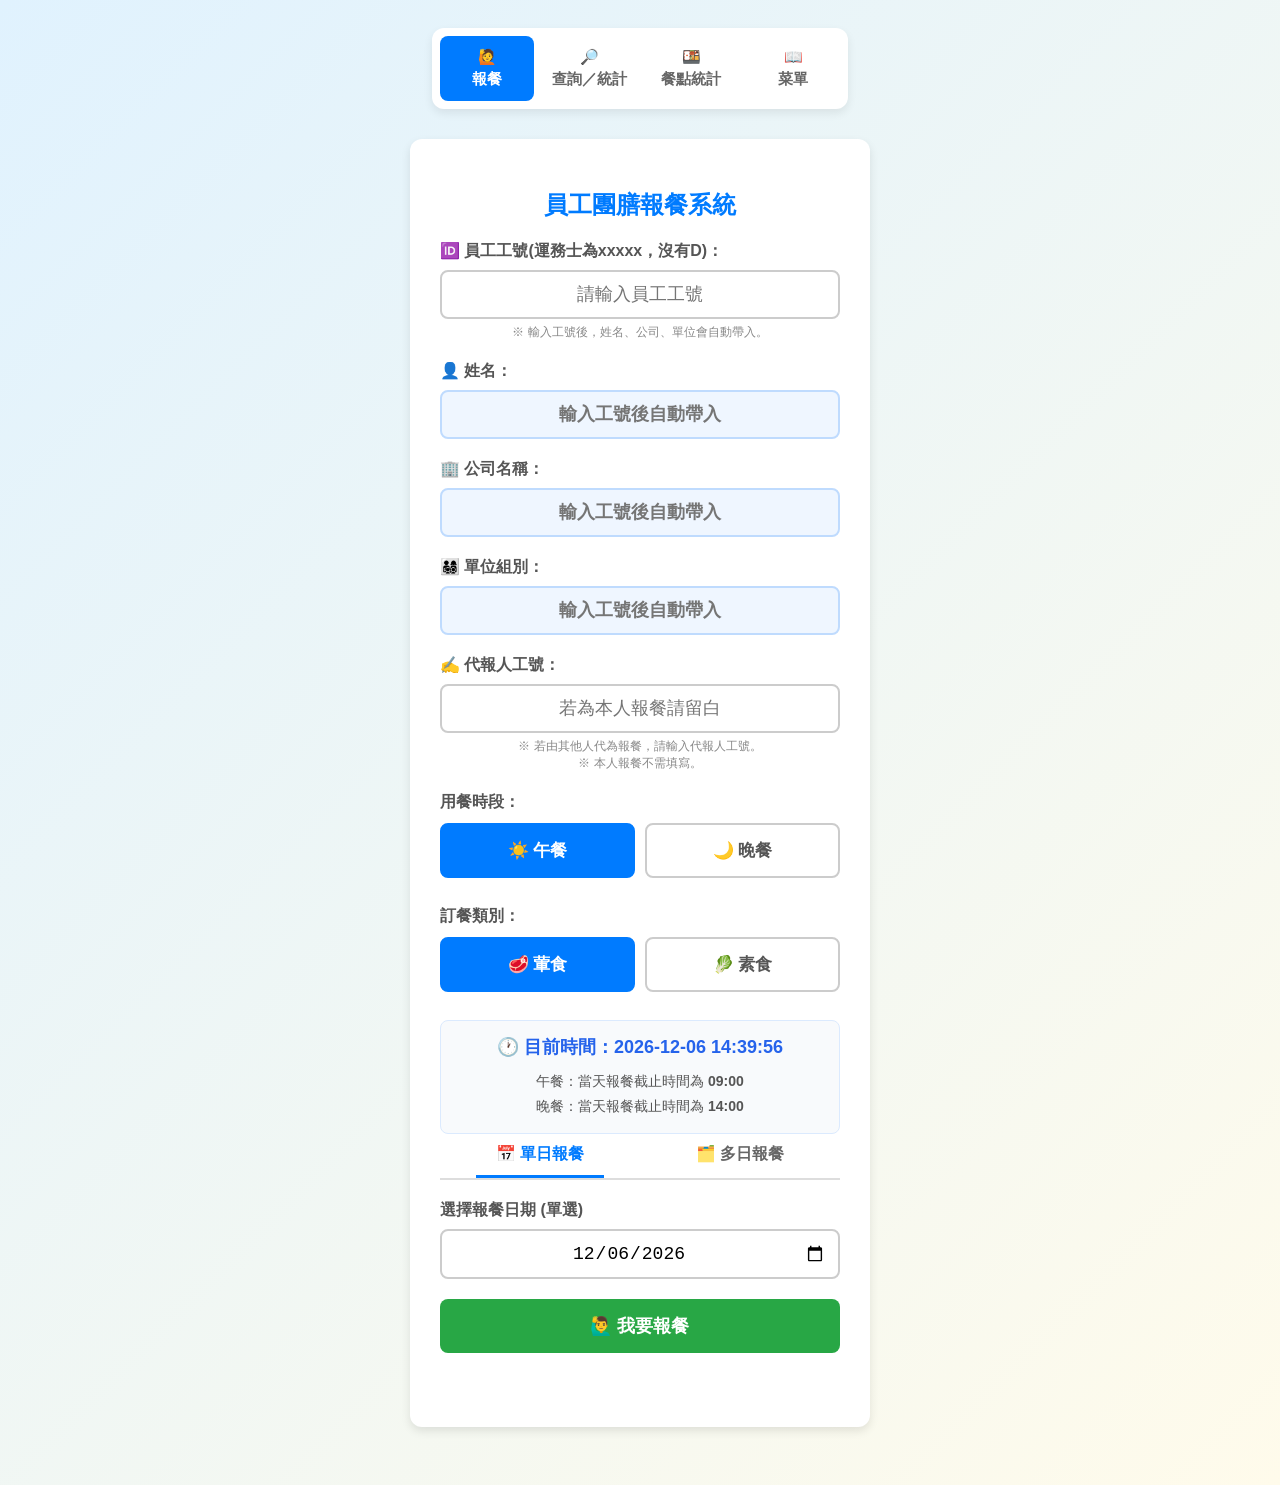
==== index.html @ 88173ddd "Update index.html" ====
<!DOCTYPE html>
<html lang="zh-Hant-TW">

<head>

    <meta charset="UTF-8">

    <meta name="viewport" content="width=device-width, initial-scale=1.0">

    <title>員工團膳報餐系統</title>

    <link rel="manifest" href="manifest.json">
    
    <meta name="apple-mobile-web-app-capable" content="yes">

    <meta name="apple-mobile-web-app-status-bar-style" content="black">

    <link rel="apple-touch-icon" href="icon-192.png">

    <link rel="stylesheet" href="style.css">

</head>


<body>

     <!-- 第一層主導覽 -->

    <nav class="system-nav">

        <button type="button" class="system-nav-btn active" onclick="switchSystemPage('order')" data-page="order">
            🙋
            <span>報餐</span>
        </button>

        <button type="button" class="system-nav-btn" onclick="switchSystemPage('query')" data-page="query">
            🔎
            <span>查詢／統計</span>
        </button>

        <button type="button"class="system-nav-btn" onclick="switchSystemPage('meal-stat')" data-page="meal-stat">
            🍱
            <span>餐點統計</span>
        </button>

        <button type="button" class="system-nav-btn" onclick="switchSystemPage('menu')" data-page="menu">
            📖
            <span>菜單</span>
        </button>

    </nav>


    <!--  系統頁面 -->

    <main class="system-pages">

        <section id="page-order" class="system-page active">    

            <!--  員工資料查詢視窗 -->
            
            <div id="loadingOverlay" class="loading-overlay">
            
                <div class="loading-box">
            
                    <div class="loading-spinner"></div>
            
                    <div id="loadingText" class="loading-text">
                        正在查詢員工資料...
                    </div>
            
                    <div class="loading-hint">
                        請稍候，查詢完成後會自動關閉
                    </div>
            
                </div>
            
            </div>
               
            <div class="card">
            
                <h2> 員工團膳報餐系統 </h2>
                
                <!-- 員工工號 -->
                
                <div class="input-group">
                
                    <label for="empIdInput">    
                        🆔 員工工號(運務士為xxxxx，沒有D)：    
                    </label>
                
                    <input type="text" id="empIdInput" class="input-field" autocomplete="off" autocapitalize="characters" placeholder="請輸入員工工號">
                
                    <div class="hint">    
                        ※ 輸入工號後，姓名、公司、單位會自動帶入。    
                    </div>
                
                </div>
                
                
                <!-- 員工姓名 -->
                
                <div class="input-group">
                
                    <label for="nameInput">
                        👤 姓名：    
                    </label>
                
                    <input type="text" id="nameInput" class="auto-field"  readonly placeholder="輸入工號後自動帶入">
                
                </div>
                    
                    <!-- 公司 -->
                    
                    <div class="input-group">
                    
                        <label for="companySelect">
                            🏢 公司名稱：
                        </label>
                    
                        <input type="text"  id="companySelect" class="auto-field" readonly placeholder="輸入工號後自動帶入">
                    
                    </div>
                    
                        <!-- 單位 -->
                        
                        <div class="input-group">
                        
                            <label for="unit">
                                👨‍👩‍👧‍👦 單位組別：
                            </label>
                        
                            <input type="text" id="unit" class="auto-field" readonly placeholder="輸入工號後自動帶入">
                    
                        </div>
                
                    <!-- 代報人工號 -->
                    
                    <div class="input-group">
                    
                        <label for="proxyEmpIdInput">
                            ✍️ 代報人工號：        
                        </label>
                    
                        <input  type="text" id="proxyEmpIdInput"  class="input-field"  autocomplete="off" autocapitalize="characters" placeholder="若為本人報餐請留白">
                    
                        <div class="hint">
                            ※ 若由其他人代為報餐，請輸入代報人工號。<br>
                            ※ 本人報餐不需填寫。
                        </div>
                    
                    </div>
                
                    <!-- 用餐時段 -->
                
                    <div class="input-group">
            
                        <label>
                            用餐時段：
                        </label>   
            
                        <div class="meal-options">
                
                
                            <label class="meal-option">
                
                                <input type="radio" name="mealTime" value="午餐" checked id="white">
                
                                <span>
                                    ☀️ 午餐
                                </span>
                
                            </label>    
                
                            <label class="meal-option">
                
                                <input type="radio" name="mealTime" value="晚餐" id="black">
                
                                <span>
                                    🌙 晚餐
                                </span>
                
                            </label>   
                
                        </div>
            
                    </div>    
                
                    <!-- 葷素 -->
                
                    <div class="input-group">
            
                        <label>
                            訂餐類別：
                        </label>
            
            
                        <div class="meal-options">
            
                            <label class="meal-option">
            
                                <input type="radio" name="category" value="葷食" checked>
            
                                <span>
                                    🥩 葷食
                                </span>
            
                            </label>
            
                            <label class="meal-option">
            
                                <input type="radio" name="category" value="素食">
            
                                <span>
                                    🥬 素食
                                </span>
            
                            </label>
            
                        </div>
            
                    </div>
                
                    <div id="single-time-info" class="single-time-info">
                    
                        <div id="current-time" class="current-time">
                            🕐 目前時間：讀取中...
                        </div>            
                    
                        <div class="meal-rule">            
                             午餐：當天報餐截止時間為
                            <strong>09:00</strong>            
                        </div>            
                    
                        <div class="meal-rule">            
                            晚餐：當天報餐截止時間為
                            <strong>14:00</strong>            
                        </div>
                    
                    </div>    
                
                    <!-- 分頁 -->
                
                    <div class="tabs">    
            
                        <button class="tab-btn active"  onclick="switchTab('single')" type="button">
                            📅 單日報餐
                        </button>
            
                        <button class="tab-btn" onclick="switchTab('multi')" type="button">
                            🗂️ 多日報餐
                        </button>
            
                    </div>  
                
                    <!-- 單日報餐 -->
                
                    <div id="tab-single" class="tab-content active">
            
                        <div class="input-group">
            
                            <label for="single-date">
                                選擇報餐日期 (單選)
                            </label>
            
                            <input type="date" id="single-date" class="input-field">
            
                        </div>
            
                    </div>
                    
                    <!-- 多日報餐 -->
            
                    <div id="tab-multi" class="tab-content">
            
            
                        <div class="input-group">
            
                            <label>
                                選擇報餐日期 (可多選)
                            </label>
                            
                            <div id="multi-date-list" class="date-checkbox-list">
                            </div>
            
                        </div>
                        
                    </div>    
                
                        <!-- 報餐按鈕 -->
                
                        <button class="btn btn-lunch" id="submitBtn" onclick="submitOrder()" type="button">    
                            🙋‍♂️ 我要報餐    
                        </button>
                
                        <!-- 狀態 -->
                
                        <div class="status" id="statusMsg"></div>   
            
            </div>
        </section>

        <!--  第一層：查詢／統計 -->
    
        <section id="page-query" class="system-page">
    
            <div class="card">
    
                <h2>
                    🔎 查詢／統計
                </h2>   
    
                <!-- 查詢條件 -->
    
                <div class="input-group">
    
                    <label for="queryEmployeeId">
                        🆔 員工工號
                    </label>
    
                    <input type="text" id="queryEmployeeId" class="input-field" placeholder="" autocomplete="off">
    
                </div>
    
    
                <div class="input-group">
    
                    <label for="queryCompany">
                        🏢 公司名稱
                    </label>
    
                    <input type="text" id="queryCompany" class="input-field query-company-locked" placeholder="" autocomplete="off" readonly>
    
                </div>

                <div class="input-group">
                    <label>
                        🍽️ 用餐時段
                    </label>
                    
                    <div class="query-meal-time-group" id="queryMealTimeGroup">
                    
                        <button type="button" class="query-meal-btn active" data-meal-time="全部" onclick="selectQueryMealTime('全部')">
                            全部
                        </button>
                    
                        <button type="button" class="query-meal-btn" data-meal-time="午餐" onclick="selectQueryMealTime('午餐')">
                            午餐
                        </button>
                    
                        <button type="button" class="query-meal-btn" data-meal-time="晚餐" onclick="selectQueryMealTime('晚餐')">
                            晚餐
                        </button>
                    
                    </div>
                    
                    <!-- 實際查詢值 -->
                    <input type="hidden" id="queryMealTime" value="全部">
                    
                </div>   
    
                <div class="input-group">
    
                    <label>
                        📅 日期區間
                    </label>
    
                    <div style=" display:flex;  gap:10px;">
    
                        <input type="date" id="queryStartDate" class="input-field">
    
                        <input type="date" id="queryEndDate" class="input-field">
    
                    </div>
    
                    <div class="hint">
                        ※ 僅能查詢今天至未來 30 天
                    </div>
    
                </div>    
    
                <!-- 查詢按鈕 -->
    
                <button type="button" class="btn btn-lunch" onclick="queryOrders()">
                    🔎 查詢報餐
                </button>
    
                <!-- 查詢結果 -->
    
                <div id="queryResult" class="query-result">
    
                    <div class="hint">
                        請設定查詢條件後按「查詢報餐」
                    </div>
    
                </div>
    
            </div>
    
        </section>
    
        <!-- =================================================
             第一層：餐點統計
        ================================================== -->
        
        <section id="page-meal-stat" class="system-page">
        
            <div class="card">
        
                <h2>
                    🍱 餐點統計
                </h2>        
        
                <!-- 統計查詢區 -->
        
                <div class="statistics-date-box">
        
                    <label for="statisticsDate">
                        📅 統計日期
                    </label>
        
                    <input type="date" id="statisticsDate">
        
                    <button type="button" onclick="getMealStatistics()" class="statistics-btn">
                        🔎 查詢
                    </button>
        
                </div>        
        
                <!-- 統計狀態 -->
        
                <div id="mealStatisticsStatus" class="status"></div>        
        
                <!-- 統計結果 -->
        
                <div id="mealStatisticsResult" class="meal-statistics-result"></div>
        
            </div>
        
        </section>    
    
        <section id="page-menu" class="system-page">
        
            <div class="card menu-card">
        
                <div id="menuCompany" class="menu-company">
                    載入中...
                </div>

                <h3>
                    本週菜單
                </h3>
        
                <div id="menuList" class="menu-list">
                    <div class="hint">
                        ⏳ 正在載入...
                    </div>
                </div>
        
                <div id="menuStatus" class="hint"></div>
        
            </div>
        
        </section>

    </main>
    
    <script src="script.js"></script>

</body>

</html>
---- style.css ----
body {

            font-family: Arial, sans-serif;

            background:
                linear-gradient(
                    135deg,
                    #E0F2FE 0%,
                    #FFFBEB 100%
                );

            text-align: center;

            padding: 20px;

            color: #333;

            transition:
                background 0.3s ease;

        }


        /* -------------------------------------------------
           卡片
        ------------------------------------------------- */

        .card {

            background: white;

            max-width: 400px;

            margin: 30px auto;

            padding: 30px;

            border-radius: 12px;

            box-shadow:
                0 4px 10px
                rgba(0,0,0,0.1);

        }


        h2 {

            color: #007bff;

            margin-bottom: 20px;

        }


        /* -------------------------------------------------
           輸入區
        ------------------------------------------------- */

        .input-group {

            margin: 20px 0;

            text-align: left;

        }
        
        .input-group label {

            display: block;

            font-weight: bold;

            margin-bottom: 8px;

            font-size: 16px;

            color: #555;

        }


        .input-field {

            display: block;

            width: 100%;

            padding: 12px;

            font-size: 18px;

            border:
                2px solid #ccc;

            border-radius: 8px;

            box-sizing: border-box;

            text-align: center;

        }

        .input-field:focus {

            border-color: #007bff;

            outline: none;

        }


        /* -------------------------------------------------
           按鈕
        ------------------------------------------------- */

        .btn {

            display: block;

            width: 100%;

            padding: 15px;

            margin: 15px 0;

            font-size: 18px;

            border: none;

            border-radius: 8px;

            cursor: pointer;

            transition: 0.2s;

            font-weight: bold;

        }


        .btn-lunch {

            background-color: #28a745;

            color: white;

        }


        .btn-lunch:hover {

            background-color: #218838;

        }


        .btn:disabled {

            background-color: #999;

            cursor: not-allowed;

        }


        /* -------------------------------------------------
           狀態訊息
        ------------------------------------------------- */

        .status {

            margin-top: 20px;

            font-weight: bold;

            font-size: 16px;

            line-height: 1.8;

            min-height: 24px;

            text-align: left;

            word-break: break-word;

        }


        .status-title {

            text-align: center;

            font-size: 18px;

            margin-bottom: 10px;

        }


        .result-success {

            color: #28a745;

        }


        .result-fail {

            color: #dc3545;

        }


        .hint {

            font-size: 12px;

            color: #888;

            text-align: center;

            margin-top: 5px;

        }


        /* -------------------------------------------------
           午餐 / 晚餐
        ------------------------------------------------- */

        .meal-options {

            display: flex;

            gap: 10px;

            margin-top: 10px;

        }


        .meal-option {

            flex: 1;

            cursor: pointer;

        }


        .meal-option input {

            display: none;

        }


        .meal-option span {

            display: block;

            padding: 14px 10px;

            text-align: center;

            border:
                2px solid #ccc;

            border-radius: 8px;

            background-color: #fff;

            font-size: 17px;

            font-weight: bold;

            transition: 0.2s;

        }


        .meal-option input:checked + span {

            background-color: #007bff;

            color: white;

            border-color: #007bff;

        }


        /* -------------------------------------------------
           分頁
        ------------------------------------------------- */

        .tabs {

            display: flex;

            justify-content: space-around;

            margin-bottom: 20px;

            border-bottom:
                2px solid #ddd;

        }


        .tab-btn {

            background: none;

            border: none;

            padding: 10px 20px;

            font-size: 16px;

            font-weight: bold;

            cursor: pointer;

            color: #666;

            border-bottom:
                3px solid transparent;

            transition: 0.2s;

        }


        .tab-btn.active {

            color: #007bff;

            border-bottom-color:
                #007bff;

        }


        .tab-content {

            display: none;

        }


        .tab-content.active {

            display: block;

        }


        /* -------------------------------------------------
           多日日期
        ------------------------------------------------- */

        .date-checkbox-list {

            display: grid;

            grid-template-columns:
                repeat(1, 1fr);

            gap: 10px;

            max-height: 250px;

            overflow-y: auto;

            border:
                2px solid #ccc;

            border-radius: 8px;

            padding: 10px;

            background: #fafafa;

        }


        .date-item {

            display: flex;

            align-items: center;

            padding: 8px;

            background: white;

            border:
                1px solid #ddd;

            border-radius: 6px;

            cursor: pointer;

        }


        .date-item:hover {

            background: #f0f8ff;

        }


        .date-item input {

            margin-right: 8px;

            transform: scale(1.2);

        }


        /* -------------------------------------------------
           午餐背景
        ------------------------------------------------- */

        body.white-mode {

            background:
                linear-gradient(
                    135deg,
                    #E0F2FE 0%,
                    #FFFBEB 100%
                );

        }


        /* -------------------------------------------------
           晚餐背景
        ------------------------------------------------- */

        body.dark-mode {

            background:
                linear-gradient(
                    135deg,
                    #0F172A 0%,
                    #1E1B4B 100%
                );

        }


        body.dark-mode .card {

            background: #f8fafc;

        }

    /* =================================================
       員工資料查詢視窗
    ================================================= */
    
    .loading-overlay {
    
        display: none;
    
        position: fixed;
    
        top: 0;
        left: 0;
        right: 0;
        bottom: 0;
    
        background: rgba(0, 0, 0, 0.55);
    
        z-index: 99999;
    
        justify-content: center;
    
        align-items: center;
    
    }
    
    
    .loading-box {
    
        width: 280px;
    
        padding: 30px 20px;
    
        background: white;
    
        border-radius: 15px;
    
        text-align: center;
    
        box-shadow:
            0 5px 25px
            rgba(0, 0, 0, 0.3);
    
    }
    
    
    .loading-spinner {
    
        width: 45px;
    
        height: 45px;
    
        margin: 0 auto 20px;
    
        border:
            5px solid #e5e7eb;
    
        border-top-color:
            #007bff;
    
        border-radius: 50%;
    
        animation:
            loading-spin 0.8s linear infinite;
    
    }
    
    
    .loading-text {
    
        font-size: 18px;
    
        font-weight: bold;
    
        color: #333;
    
    }
    
    
    .loading-hint {
    
        margin-top: 10px;
    
        font-size: 14px;
    
        color: #888;
    
    }
    
    
    @keyframes loading-spin {
    
        from {
            transform: rotate(0deg);
        }
    
        to {
            transform: rotate(360deg);
        }
    
    }

    /* -------------------------------------------------
       系統自動帶入欄位
    ------------------------------------------------- */
    
    .auto-field {
    
        display: block;
    
        width: 100%;
    
        padding: 12px;
    
        font-size: 18px;
    
        border:
            2px solid #bfdbfe;
    
        border-radius: 8px;
    
        box-sizing: border-box;
    
        text-align: center;
    
        background-color: #eff6ff;
    
        color: #374151;
    
        font-weight: bold;
    
        cursor: not-allowed;
    
    }

        /* -------------------------------------------------
           單日報餐時間資訊
        ------------------------------------------------- */

        .single-time-info {
        
            margin-top: 12px;
        
            padding: 14px;
        
            background-color: #f8fafc;
        
            border:
                1px solid #dbeafe;
        
            border-radius: 8px;
        
            text-align: center;
        
        }
        
        
        /* 目前時間 */
        
        .current-time {
        
            font-size: 18px;
        
            font-weight: bold;
        
            color: #2563eb;
        
            margin-bottom: 10px;
        
        }
        
        
        /* 報餐規則 */
        
        .meal-rule {
        
            font-size: 14px;
        
            color: #555;
        
            line-height: 1.8;
        
        }

        /* =================================================
           系統第一層頁面
        ================================================= */
        
        .system-page {
            display: none;
        }
        
        .system-page.active {
            display: block;
        }

        /* =================================================
           系統第一層主導覽
        ================================================= */
        
        .system-nav {
        
            max-width: 400px;
        
            margin: 0 auto 20px auto;
        
            display: grid;
        
            grid-template-columns:
                repeat(4, 1fr);
        
            gap: 8px;
        
            background: white;
        
            padding: 8px;
        
            border-radius: 12px;
        
            box-shadow:
                0 4px 10px
                rgba(0,0,0,0.08);
        
        }
        
        
        .system-nav-btn {
        
            border: none;
        
            background: transparent;
        
            padding: 12px 6px;
        
            border-radius: 8px;
        
            cursor: pointer;
        
            font-size: 15px;
        
            font-weight: bold;
        
            color: #666;
        
            transition: 0.2s;
        
        }
        
        
        .system-nav-btn span {
        
            display: block;
        
            margin-top: 4px;
        
        }
        
        
        .system-nav-btn:hover {
        
            background: #f0f8ff;
        
            color: #007bff;
        
        }
        
        
        .system-nav-btn.active {
        
            background: #007bff;
        
            color: white;
        
        }
        
        
        /* -------------------------------------------------
           手機版
        ------------------------------------------------- */
        
        @media (max-width: 500px) {
        
            .system-nav-btn {
        
                font-size: 13px;
        
                padding: 10px 3px;
        
            }
        
        }

        /* =================================================
           查詢日期區間
           手機版防止日期欄位突出
        ================================================= */
        
        #page-query input[type="date"] {
            min-width: 0;
            width: 100%;
        }
        
        #page-query .input-group > div[style*="display:flex"] {
            width: 100%;
            box-sizing: border-box;
        }
        
        @media (max-width: 600px) {
        
            #page-query .input-group > div[style*="display:flex"] {
                gap: 6px !important;
            }
        
            #page-query input[type="date"] {
                min-width: 0;
                width: 0;
                flex: 1 1 0;
                box-sizing: border-box;
        
                /* 手機版日期文字縮小 */
                font-size: 15px;
                padding: 10px 6px;
            }
        
        }

        /* =================================================
           查詢結果表格
        ================================================= */
        
        .query-result {
            width: 100%;
            max-width: 1400px;
            margin: 20px auto;
        }
        
        .query-table-wrapper {
        
            width: 100%;
        
            overflow-x: auto;
        
            margin-top: 20px;
        
            border:
                1px solid #ddd;
        
            border-radius: 10px;
        
            background: white;
        
        }
        
        
        .query-table {
        
            width: 100%;
        
            min-width: 1050px;
        
            border-collapse: collapse;
        
            font-size: 14px;
        
        }
        
        
        .query-table th {
        
            background: #007bff;
        
            color: white;
        
            padding: 12px 10px;
        
            border:
                1px solid #ddd;
        
            white-space: nowrap;
        
            text-align: center;
        
        }
        
        
        .query-table td {
        
            padding: 11px 10px;
        
            border:
                1px solid #ddd;
        
            white-space: nowrap;
        
            text-align: center;
        
        }
        
        
        .query-table tbody tr:nth-child(even) {
        
            background:
                #f8fafc;
        
        }
        
        
        .query-table tbody tr:hover {
        
            background:
                #eff6ff;
        
        }
        
        
        /* =================================================
           電腦版
        ================================================= */
        
        @media (min-width: 769px) {
        
            .query-result {
        
                width: 100%;
        
                max-width: 1400px;
        
                padding:
                    0 20px;
        
                box-sizing: border-box;
        
            }
        
        }
        
        
        /* =================================================
           手機版
        ================================================= */
        
        @media (max-width: 768px) {
        
            .query-result {
        
                width: 100%;
        
                padding:
                    0 10px;
        
                box-sizing: border-box;
        
            }
        
            .query-table-wrapper {
        
                border-radius: 8px;
        
            }
        
            .query-table {
        
                min-width: 1050px;
        
                font-size: 13px;
        
            }
        
        }

        
        
        /* =========================================
           可取消按鈕
        ========================================= */
        
        .cancel-order-btn {
        
            background: #dc3545;
        
            color: #ffffff;
        
            border: none;
        
            border-radius: 8px;
        
            padding: 7px 14px;
        
            font-size: 14px;
        
            font-weight: 600;
        
            cursor: pointer;
        
            transition: all 0.2s ease;
        
        }
        
        
        /* 滑過去 */
        
        .cancel-order-btn:hover {
        
            background: #c82333;
        
            transform: translateY(-1px);
        
        }
        
        
        /* 按下去 */
        
        .cancel-order-btn:active {
        
            background: #a71d2a;
        
            transform: translateY(0);
        
        }
        
        
        /* =========================================
           不可取消
        ========================================= */
        
        .status-disabled {
        
            color: #888888;
        
            background: #eeeeee;
        
            border-radius: 8px;
        
            padding: 7px 14px;
        
            font-size: 14px;
        
            cursor: not-allowed;
        
            display: inline-block;
        
        }

        /* =================================================
           查詢頁面：授權公司鎖定欄位
        ================================================= */
        
        .query-company-locked {
            background-color: #eff6ff !important;
            border-color: #bfdbfe !important;
            color: #374151;
            font-weight: bold;
            cursor: not-allowed !important;
        }
        
        .query-company-locked:hover {
            cursor: not-allowed !important;
        }     

        
        .menu-card {
            width: 100%;
            max-width: 1400px;
            margin: 0 auto;
        }
        
        .menu-company {
            text-align: center;
            font-size: 28px;
            font-weight: 700;
            color: #555;
            margin: 8px 0 22px;
        }
        
        
        /* =================================================
           表格
        ================================================= */
        
        .menu-list {
            width: 100%;
        
            overflow-x: auto;
        
            padding: 5px 2px 15px;
        }
        
        
        /* =================================================
           菜單頁面
        ================================================= */
        
        .menu-card {
            width: 100%;
            max-width: 1400px;
            margin: 0 auto;
            box-sizing: border-box;
        }
        
        .menu-company {
            text-align: center;
            font-size: 20px;
            font-weight: 700;
            color: #555;
            margin: 8px 0 22px;
        }
        
        
        /* =================================================
           七天菜單列表
        ================================================= */
        
        .menu-list {
            width: 100%;
            overflow-x: auto;
            padding: 5px 2px 15px;
            box-sizing: border-box;
        }


        /* =================================================
           七天菜單表格
        ================================================= */
        
        .menu-table {
            width: 100%;
        
            /*
               左側餐點欄 + 星期一～星期日
               固定表格配置，避免某一天被內容撐寬
            */
            table-layout: fixed;
        
            /*
               手機仍保留最小寬度，
               避免七天全部擠在一起
            */
            min-width: 850px;
        
            border-collapse: separate;
            border-spacing: 0;
        
            background: #ffffff;
        
            border-radius: 16px;
            overflow: hidden;
        
            box-shadow:
                0 4px 15px rgba(0, 0, 0, 0.08);
        
            border: 1px solid #e8e8e8;
        }
        
        
        /* =================================================
           所有儲存格
        ================================================= */
        
        .menu-table th,
        .menu-table td {
            padding: 13px 10px;
        
            text-align: center;
            vertical-align: middle;
        
            border-right:
                1px solid #eeeeee;
        
            border-bottom:
                1px solid #eeeeee;
        
            box-sizing: border-box;
        
            /*
               文字太長時自動換行
               不允許內容把欄位撐寬
            */
            overflow-wrap: anywhere;
            word-break: break-word;
        }


        /* =================================================
           左側「餐點」分類欄
        ================================================= */
        
        .menu-category-column {
            width: 100px;
            min-width: 100px;
            max-width: 100px;
        
            background:
                linear-gradient(
                    135deg,
                    #fff5f5,
                    #ffe8e8
                );
        
            color: #d85c5c;
            font-weight: 800;
        
            position: sticky;
            left: 0;
            z-index: 3;
        }
        
        
        /* =================================================
           日期標題
        ================================================= */
        
        .menu-table thead th {
            background:
                linear-gradient(
                    135deg,
                    #ff9a9e,
                    #fad0c4
                );
        
            color: #ffffff;
            font-weight: 700;
        
            height: 65px;
        
            /* 手機上下滑時固定第一列 */
            position: sticky;
            top: 0;
        
            /* 確保表頭蓋住下面內容 */
            z-index: 5;
        }
        
        
        /* =================================================
           左上角「餐點」
        ================================================= */
        
        .menu-table thead th:first-child {
            width: 100px;
            min-width: 100px;
            max-width: 100px;
        
            background:
                linear-gradient(
                    135deg,
                    #f47b82,
                    #f5a6a9
                );
        
            /* 同時固定左邊 + 上方 */
            position: sticky;
            left: 0;
            top: 0;
        
            /* 左上角層級最高 */
            z-index: 7;
        }

        
        
        /* =================================================
           星期一～星期日
           7 欄平均分配
        ================================================= */
        
        .menu-table thead th:not(:first-child),
        .menu-table tbody td:not(.menu-row-category) {
            width: calc((100% - 100px) / 7);
        }
        
        
        /* =================================================
           日期
        ================================================= */
        
        .menu-table-date {
            font-size: 16px;
            font-weight: 800;
        }
        
        
        /* =================================================
           星期
        ================================================= */
        
        .menu-table-week {
            margin-top: 4px;
            font-size: 13px;
            opacity: 0.95;
        }
        
        
        /* =================================================
           菜色內容
        ================================================= */
        
        .menu-table td {
            color: #444;
            font-size: 15px;
            line-height: 1.5;
            background: #ffffff;
        }
        
        
        /* =================================================
           滑鼠移過去
        ================================================= */
        
        .menu-table tbody tr:hover td {
            background: #fffafa;
        }
        
        
        /* =================================================
           左側分類名稱
        ================================================= */
        
        .menu-row-category {
            width: 100px;
            min-width: 100px;
            max-width: 100px;
        
            font-size: 14px;
            font-weight: 800;
        
            color: #d85c5c;
            background: #fff7f7 !important;
        
            position: sticky;
            left: 0;
            z-index: 2;
        }
        
        
        /* =================================================
           菜名
        ================================================= */
        
        .menu-food-name {
            font-weight: 600;
            color: #333;
        
            word-break: break-word;
            overflow-wrap: anywhere;
        }
        
        
        /* =================================================
           沒有菜色
        ================================================= */
        
        .menu-food-empty {
            color: #aaa;
            font-weight: 400;
        }
        
        
        /* =================================================
           沒有菜單
        ================================================= */
        
        .menu-empty {
            padding: 20px;
        
            text-align: center;
        
            color: #999999;
        }
        
        
        /* =================================================
           菜單狀態
        ================================================= */
        
        #menuStatus {
            margin-top: 15px;
            text-align: center;
        }
        
        
        /* =================================================
           手機版
        ================================================= */
        
        @media (max-width: 700px) {
        
            .menu-table {
                /*
                   850px = 左側 100px
                         + 7 × 約107px
                */
                min-width: 850px;
            }
        
            .menu-table th,
            .menu-table td {
                padding: 11px 8px;
            }
        
            .menu-category-column,
            .menu-table thead th:first-child,
            .menu-row-category {
                width: 85px;
                min-width: 85px;
                max-width: 85px;
            }
        
            .menu-table thead th:not(:first-child),
            .menu-table tbody td:not(.menu-row-category) {
                width: calc((100% - 85px) / 7);
            }
        
        }
        
        /* =================================================
           手機版固定最左邊欄位
           ================================================= */
        
        @media (max-width: 700px) {
        
            /* 菜單橫向滑動區 */
            .menu-list {
                width: 100%;
                overflow-x: auto;
                overflow-y: visible;
                -webkit-overflow-scrolling: touch;
            }
        
            /* 左上角「餐點」 */
            .menu-table thead th:first-child {        
                z-index: 20;
        
                width: 85px;
                min-width: 85px;
                max-width: 85px;
        
                background:
                    linear-gradient(
                        135deg,
                        #f47b82,
                        #f5a6a9
                    );
        
                box-shadow:
                    2px 0 4px rgba(0, 0, 0, 0.08);
            }
        
            /* 左側「主食／配菜／甜湯」 */
            .menu-table tbody .menu-row-category {
                position: sticky;
                left: 0;
        
                z-index: 10;
        
                width: 85px;
                min-width: 85px;
                max-width: 85px;
        
                background: #fff7f7 !important;
        
                box-shadow:
                    2px 0 4px rgba(0, 0, 0, 0.08);
            }
        
        }


        
        /* =================================================
           餐點統計日期
           ================================================= */
        
        .statistics-date-box {
            display: flex;
            align-items: center;
            justify-content: center;
            gap: 12px;
            flex-wrap: wrap;
            margin: 15px 0 20px;
        }
        
        .statistics-date-box label {
            font-weight: 700;
            color: #333;
        }
        
        .statistics-date-box input[type="date"] {
            padding: 9px 12px;
            border: 1px solid #ccc;
            border-radius: 8px;
            font-size: 15px;
        }
        
        .statistics-btn {
            border: none;
            border-radius: 8px;
            padding: 10px 18px;
            background: #1976d2;
            color: #fff;
            font-size: 15px;
            font-weight: 700;
            cursor: pointer;
            transition: 0.2s;
        }
        
        .statistics-btn:hover {
            background: #125ca8;
        }
               
        
        /* =================================================
           公司統計 CARD
           ================================================= */
        
        .meal-stat-card {
            background: #fff;
        
            border: 1px solid #e1e5ea;
        
            border-radius: 14px;
        
            overflow: hidden;
        
            box-shadow:
                0 3px 12px
                rgba(0, 0, 0, 0.07);
        
            transition:
                transform 0.2s,
                box-shadow 0.2s;
        }
        
        
        .meal-stat-card:hover {
        
            transform:
                translateY(-2px);
        
            box-shadow:
                0 6px 18px
                rgba(0, 0, 0, 0.11);
        
        }
        
        
        /* =================================================
           公司名稱
           ================================================= */
        
        .meal-stat-company {
        
            padding: 14px 18px;
        
        background:
            linear-gradient(
                135deg,
                #1976d2,
                #42a5f5
            );
        
            color: #fff;
        
            font-size: 18px;
        
            font-weight: 700;
        
        }
        
        
        /* =================================================
           午餐／晚餐區塊
           ================================================= */
        
        .meal-stat-section {
        
            padding: 14px 16px;
        
            border-bottom:
                1px solid #edf0f3;
        }
        
        
        .meal-stat-title {
        
            font-size: 16px;
        
            font-weight: 700;
        
            color: #333;
        
            margin-bottom: 10px;
        
        }
        
        
        /* =================================================
           葷／素／合計
           ================================================= */
        
        .meal-stat-row {
        
            display: grid;
        
            grid-template-columns:
                repeat(
                    3,
                    1fr
                );
        
            gap: 8px;
        
        }
        
        
        .meal-stat-item {
        
            text-align: center;
        
            background: #f7f9fb;
        
            border-radius: 9px;
        
            padding: 9px 5px;
        
        }
        
        
        .meal-stat-item-label {
        
            font-size: 13px;
        
            color: #777;
        
            margin-bottom: 3px;
        
        }
        
        
        .meal-stat-item-value {
        
            font-size: 22px;
        
            font-weight: 800;
        
            color: #333;
        
        }
        
        
        /* =================================================
           合計欄
           ================================================= */
        
        .meal-stat-item.total {
        
            background:
                #e8f3ff;
        
        }
        
        
        .meal-stat-item.total
        .meal-stat-item-label {
        
            color:
                #1976d2;
        
        }
        
        
        .meal-stat-item.total
        .meal-stat-item-value {
        
            color:
                #1565c0;
        
        }
        
        
        /* =================================================
           公司總計
           ================================================= */
        
        .meal-stat-grand-total {
        
            display: flex;
        
            align-items: center;
        
            justify-content: space-between;
        
            padding: 14px 18px;
        
            background:
                #f8fafc;
        
        }
        
        
        .meal-stat-grand-total-label {
        
            font-size: 15px;
        
            font-weight: 700;
        
            color: #555;
        
        }
        
        
        .meal-stat-grand-total-value {
        
            font-size: 28px;
        
            font-weight: 900;
        
            color: #1976d2;
        
        }
        
        
        /* =================================================
           全部公司合計
           ================================================= */
        
        .meal-stat-card.total-card {
        
            border:
                2px solid #d32f2f;
        
        }
        
        
        .meal-stat-card.total-card
        .meal-stat-company {
        
        background:
            linear-gradient(
                135deg,
                #d32f2f,
                #ef5350
            );
         }
        
        
        .meal-stat-card.total-card
        .meal-stat-grand-total {
        
            background:
                #e3f2fd;
        
        }
        
        
        .meal-stat-card.total-card
        .meal-stat-grand-total-value {
        
            color:
                #0d47a1;
        
        }
        
        
        /* =================================================
           沒資料
           ================================================= */
        
        .meal-stat-empty {
        
            grid-column:
                1 / -1;
        
            text-align:
                center;
        
            padding:
                35px 20px;
        
            color:
                #777;
        
            background:
                #f8f9fa;
        
            border-radius:
                12px;
        
        }
        
        
        /* =================================================
           手機版
           ================================================= */
        
        @media (max-width: 700px) {
        
            .meal-stat-grid {
        
                grid-template-columns:
                    1fr;
        
            }
        
        
            .statistics-date-box {
        
                flex-direction:
                    column;
        
                align-items:
                    stretch;
        
            }
        
        
            .statistics-date-box
            input[type="date"],
            .statistics-btn {
        
                width:
                    100%;
        
                box-sizing:
                    border-box;
        
            }
        
        }

        /* =================================================
           餐點統計結果：電腦版自動並排、手機版單欄
           ================================================= */
        
        .meal-statistics-result {
            display: grid;
            grid-template-columns: repeat(
                auto-fit,
                minmax(320px, 1fr)
            );
            gap: 20px;
            align-items: start;
            width: 100%;
            box-sizing: border-box;
        }
        
        
        /* 公司統計卡 */
        
        .meal-stat-card {
            width: 100%;
            box-sizing: border-box;
        }
        
        
        /* 全部公司合計 */
        
        .meal-stat-card.total-card {
            grid-column: 1 / -1;
        }
        
        
        /* =================================================
           平板
           ================================================= */
        
        @media (max-width: 768px) {
        
            .meal-statistics-result {
                grid-template-columns: 1fr;
                gap: 15px;
            }
        
            .meal-stat-card.total-card {
                grid-column: auto;
            }
        
        }
        
        
        /* =================================================
           手機
           ================================================= */
        
        @media (max-width: 480px) {
        
            .meal-statistics-result {
                grid-template-columns: 1fr;
                gap: 12px;
            }
        
            .meal-stat-card {
                min-width: 0;
            }
        
        }

        
        /* 報餐頁：維持窄版 */
        #page-order .card {
            max-width: 400px;
        }
        
        /* 查詢頁：寬版 */
        #page-query .card {
            max-width: 400px;
            width: 100%;
            box-sizing: border-box;
        }
        
        /* 餐點統計：寬版 */
        #page-meal-stat .card {
            max-width: 1400px;
            width: 100%;
            box-sizing: border-box;
        }
        
        /* 菜單：寬版 */
        #page-menu .card {
            max-width: 1400px;
            width: 100%;
            box-sizing: border-box;
        }


        /* =================================================
        查詢：用餐時段按鈕
        ================================================= */
        
        .query-meal-time-group {
        display: flex;
        gap: 10px;
        width: 100%;
        }
        
        .query-meal-btn {
        flex: 1;
        padding: 12px 16px;
        
        border: 1px solid #d0d0d0;
        border-radius: 10px;
        
        background: #f5f5f5;
        color: #555;
        
        font-size: 16px;
        font-weight: 600;
        
        cursor: pointer;
        
        transition:
            background-color 0.2s ease,
            color 0.2s ease,
            border-color 0.2s ease,
            transform 0.1s ease;
        
        
        }
        
        .query-meal-btn:hover {
        background: #e9e9e9;
        }
        
        .query-meal-btn:active {
        transform: scale(0.98);
        }
        
        /* 被選取的按鈕 */
        
        .query-meal-btn.active {
        background: #ff9800;
        color: #ffffff;
        border-color: #ff9800;
        }
        
        /* 手機版 */
        
        @media (max-width: 480px) {
        
        .query-meal-time-group {
            gap: 8px;
        }
        
        .query-meal-btn {
            padding: 11px 8px;
            font-size: 15px;
        }
        
        
        }

        /* =================================================
           查詢結果筆數
        ================================================= */
        
        .query-result-count {
        
            margin-top: 15px;
        
            margin-bottom: 8px;
        
            color: #666;
        
            font-size: 14px;
        
        }
        
        
        /* =================================================
           查詢結果分頁
        ================================================= */
        
        .query-pagination {
        
            display: flex;
        
            align-items: center;
        
            justify-content: center;
        
            gap: 15px;
        
            margin-top: 18px;
        
            margin-bottom: 20px;
        
        }
        
        
        /* =================================================
           分頁按鈕
        ================================================= */
        
        .query-page-btn {
        
            min-width: 90px;
        
            padding: 10px 14px;
        
            border: 1px solid #ddd;
        
            border-radius: 8px;
        
            background: #ffffff;
        
            color: #555;
        
            font-size: 14px;
        
            cursor: pointer;
        
        }
        
        
        /* 滑鼠移過去 */
        
        .query-page-btn:hover:not(:disabled) {
        
            background: #f5f5f5;
        
            border-color: #aaa;
        
        }
        
        
        /* 目前不能按 */
        
        .query-page-btn:disabled {
        
            background: #eeeeee;
        
            color: #aaaaaa;
        
            cursor: not-allowed;
        
        }
        
        
        /* =================================================
           第幾頁
        ================================================= */
        
        .query-page-info {
        
            min-width: 80px;
        
            text-align: center;
        
            color: #555;
        
            font-size: 15px;
        
        }
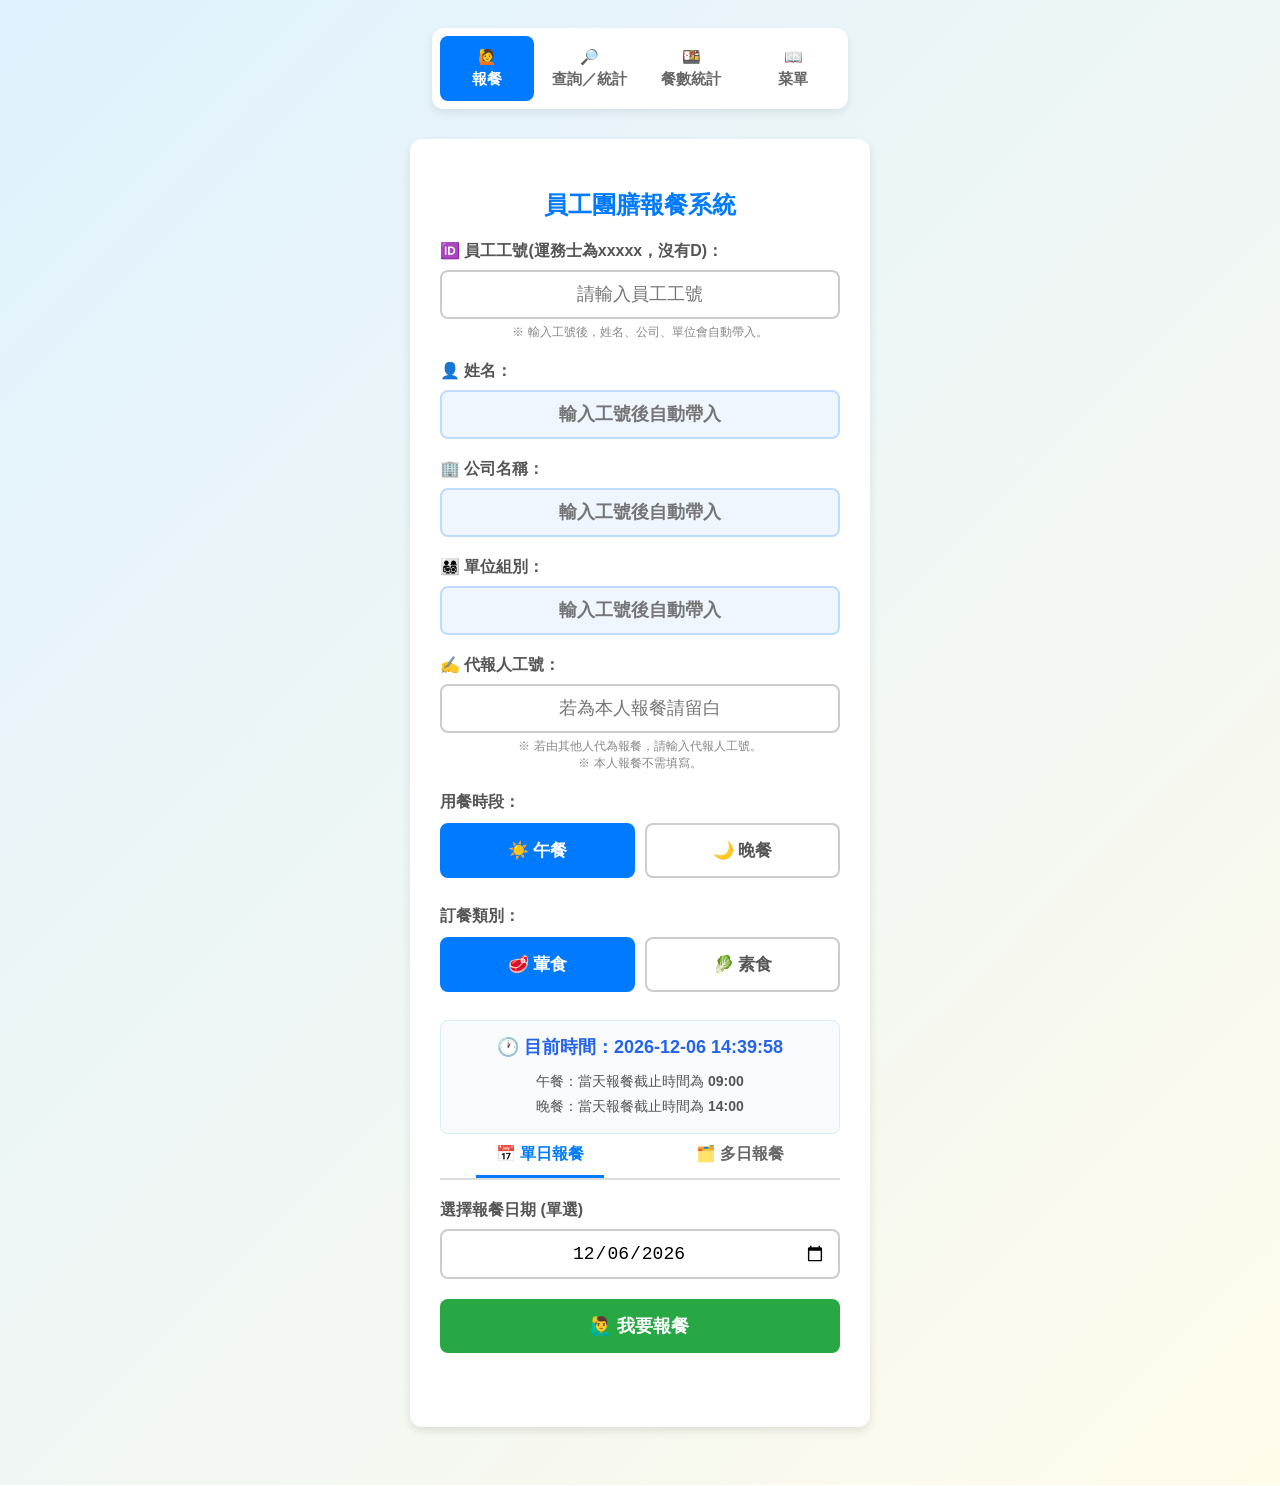
==== commit acba323f: "Update index.html" ====
--- a/index.html
+++ b/index.html
@@ -40,7 +40,7 @@
 
         <button type="button"class="system-nav-btn" onclick="switchSystemPage('meal-stat')" data-page="meal-stat">
             🍱
-            <span>餐點統計</span>
+            <span>餐數統計</span>
         </button>
 
         <button type="button" class="system-nav-btn" onclick="switchSystemPage('menu')" data-page="menu">
@@ -400,7 +400,7 @@
         </section>
     
         <!-- =================================================
-             第一層：餐點統計
+             第一層：餐數統計
         ================================================== -->
         
         <section id="page-meal-stat" class="system-page">
@@ -408,7 +408,7 @@
             <div class="card">
         
                 <h2>
-                    🍱 餐點統計
+                    🍱 餐數統計
                 </h2>        
         
                 <!-- 統計查詢區 -->
--- a/style.css
+++ b/style.css
@@ -1,361 +1,209 @@
         body {
-
             font-family: Arial, sans-serif;
-
             background:
                 linear-gradient(
                     135deg,
                     #E0F2FE 0%,
                     #FFFBEB 100%
                 );
-
             text-align: center;
-
             padding: 20px;
-
             color: #333;
-
             transition:
                 background 0.3s ease;
-
-        }
-
+        }
 
         /* -------------------------------------------------
            卡片
         ------------------------------------------------- */
 
         .card {
-
             background: white;
-
             max-width: 400px;
-
             margin: 30px auto;
-
             padding: 30px;
-
             border-radius: 12px;
-
             box-shadow:
                 0 4px 10px
                 rgba(0,0,0,0.1);
-
-        }
-
+        }
 
         h2 {
-
             color: #007bff;
-
             margin-bottom: 20px;
-
-        }
-
+        }
 
         /* -------------------------------------------------
            輸入區
         ------------------------------------------------- */
 
         .input-group {
-
             margin: 20px 0;
-
             text-align: left;
-
         }
         
         .input-group label {
-
             display: block;
-
             font-weight: bold;
-
             margin-bottom: 8px;
-
             font-size: 16px;
-
             color: #555;
-
-        }
-
+        }
 
         .input-field {
-
             display: block;
-
             width: 100%;
-
             padding: 12px;
-
             font-size: 18px;
-
-            border:
-                2px solid #ccc;
-
+            border: 2px solid #ccc;
             border-radius: 8px;
-
             box-sizing: border-box;
-
             text-align: center;
-
         }
 
         .input-field:focus {
-
             border-color: #007bff;
-
             outline: none;
-
-        }
-
+        }
 
         /* -------------------------------------------------
            按鈕
         ------------------------------------------------- */
 
         .btn {
-
             display: block;
-
             width: 100%;
-
             padding: 15px;
-
             margin: 15px 0;
-
             font-size: 18px;
-
             border: none;
-
             border-radius: 8px;
-
             cursor: pointer;
-
             transition: 0.2s;
-
             font-weight: bold;
-
-        }
-
+        }
 
         .btn-lunch {
-
             background-color: #28a745;
-
             color: white;
-
-        }
-
+        }
 
         .btn-lunch:hover {
-
             background-color: #218838;
-
-        }
-
+        }
 
         .btn:disabled {
-
             background-color: #999;
-
             cursor: not-allowed;
-
-        }
-
+        }
 
         /* -------------------------------------------------
            狀態訊息
         ------------------------------------------------- */
 
         .status {
-
             margin-top: 20px;
-
             font-weight: bold;
-
             font-size: 16px;
-
             line-height: 1.8;
-
             min-height: 24px;
-
             text-align: left;
-
             word-break: break-word;
-
-        }
-
+        }
 
         .status-title {
-
             text-align: center;
-
             font-size: 18px;
-
             margin-bottom: 10px;
-
-        }
-
+        }
 
         .result-success {
-
             color: #28a745;
-
-        }
-
+        }
 
         .result-fail {
-
             color: #dc3545;
-
-        }
-
+        }
 
         .hint {
-
             font-size: 12px;
-
             color: #888;
-
             text-align: center;
-
             margin-top: 5px;
-
-        }
-
+        }
 
         /* -------------------------------------------------
            午餐 / 晚餐
         ------------------------------------------------- */
 
         .meal-options {
-
             display: flex;
-
             gap: 10px;
-
             margin-top: 10px;
-
-        }
-
+        }
 
         .meal-option {
-
             flex: 1;
-
             cursor: pointer;
-
-        }
-
+        }
 
         .meal-option input {
-
             display: none;
-
-        }
-
+        }
 
         .meal-option span {
-
             display: block;
-
             padding: 14px 10px;
-
             text-align: center;
-
-            border:
-                2px solid #ccc;
-
+            border: 2px solid #ccc;
             border-radius: 8px;
-
             background-color: #fff;
-
             font-size: 17px;
-
             font-weight: bold;
-
             transition: 0.2s;
-
-        }
-
+        }
 
         .meal-option input:checked + span {
-
             background-color: #007bff;
-
             color: white;
-
             border-color: #007bff;
-
-        }
-
+        }
 
         /* -------------------------------------------------
            分頁
         ------------------------------------------------- */
 
         .tabs {
-
             display: flex;
-
             justify-content: space-around;
-
             margin-bottom: 20px;
-
-            border-bottom:
-                2px solid #ddd;
-
-        }
-
+            border-bottom: 2px solid #ddd;
+        }
 
         .tab-btn {
-
             background: none;
-
             border: none;
-
             padding: 10px 20px;
-
             font-size: 16px;
-
             font-weight: bold;
-
             cursor: pointer;
-
             color: #666;
-
-            border-bottom:
-                3px solid transparent;
-
+            border-bottom: 3px solid transparent;
             transition: 0.2s;
-
-        }
-
+        }
 
         .tab-btn.active {
-
             color: #007bff;
-
-            border-bottom-color:
-                #007bff;
-
-        }
-
+            border-bottom-color: #007bff;
+        }
 
         .tab-content {
-
             display: none;
-
-        }
-
+        }
 
         .tab-content.active {
-
             display: block;
-
-        }
-
+        }
 
         /* -------------------------------------------------
            多日日期
@@ -1656,8 +1504,7 @@
                 #f8fafc;
         
         }
-        
-        
+
         .meal-stat-grand-total-label {
         
             font-size: 15px;
@@ -1665,17 +1512,22 @@
             font-weight: 700;
         
             color: #555;
-        
-        }
-        
+
+            white-space: nowrap;
+        
+        }
         
         .meal-stat-grand-total-value {
+
+            width: 100%;
         
             font-size: 28px;
         
             font-weight: 900;
         
             color: #1976d2;
+
+            text-align: center;
         
         }
         
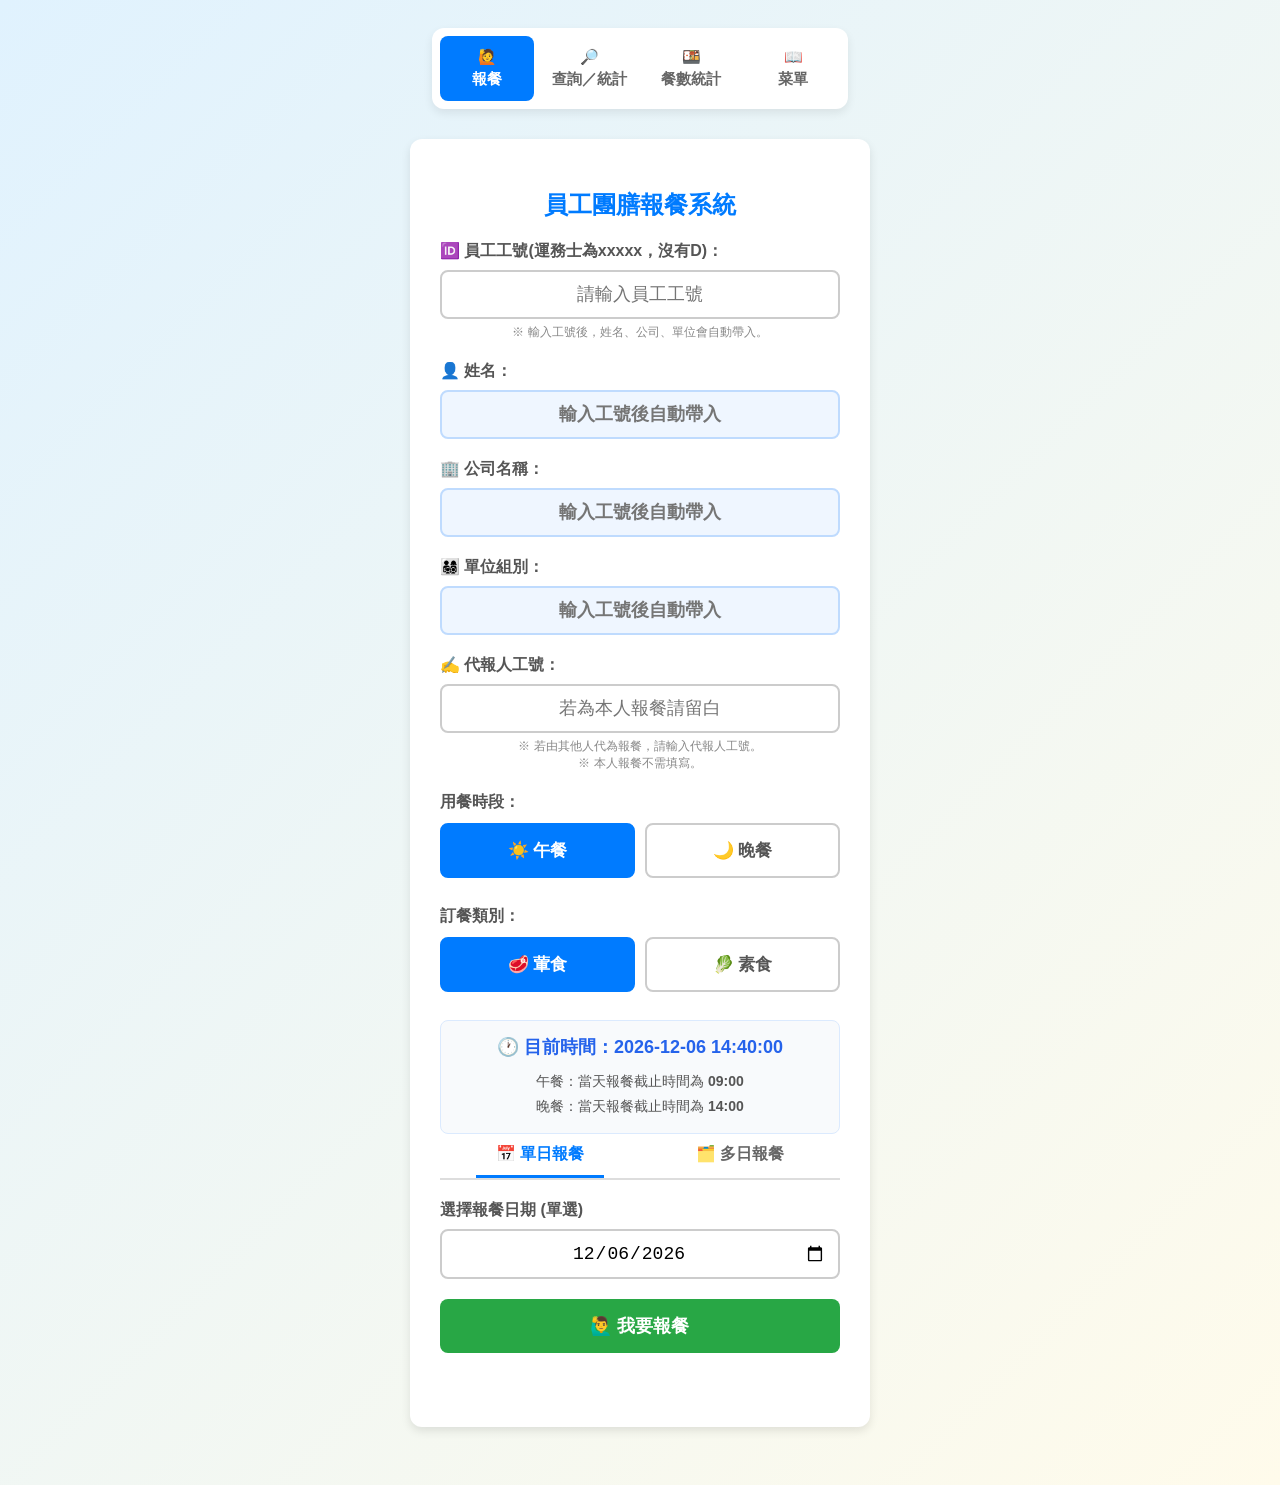
==== commit c152546d: "Update index.html" ====
--- a/index.html
+++ b/index.html
@@ -18,6 +18,8 @@
     <link rel="apple-touch-icon" href="icon-192.png">
 
     <link rel="stylesheet" href="style.css">
+
+    <script src="https://cdn.sheetjs.com/xlsx-0.20.3/package/dist/xlsx.full.min.js"></script>
 
 </head>
 
--- a/style.css
+++ b/style.css
@@ -1904,3 +1904,174 @@
         
         }
 
+
+        /* =================================================
+           餐點統計：Excel 資料表風格
+        ================================================= */
+        
+        .meal-stat-table-wrapper {
+            width: 100%;
+            overflow-x: auto;
+            margin-top: 15px;
+            border: 1px solid #d5dce5;
+            border-radius: 10px;
+            background: #fff;
+            box-shadow: 0 3px 12px rgba(0, 0, 0, 0.06);
+            -webkit-overflow-scrolling: touch;
+        }
+        
+        .meal-stat-table {
+            width: 100%;
+            min-width: 800px;
+            border-collapse: separate;
+            border-spacing: 0;
+            table-layout: auto;
+            font-size: 14px;
+            color: #334155;
+        }
+        
+        /* 所有儲存格 */
+        
+        .meal-stat-table th,
+        .meal-stat-table td {
+            padding: 12px 14px;
+            text-align: center;
+            white-space: nowrap;
+            border-right: 1px solid #dfe5ec;
+            border-bottom: 1px solid #dfe5ec;
+            box-sizing: border-box;
+        }
+        
+        /* 表頭 */
+        
+        .meal-stat-table thead th {
+            position: sticky;
+            top: 0;
+            z-index: 2;
+            font-weight: 700;
+            background: #edf2f7;
+            color: #334155;
+        }
+        
+        /* 公司名稱欄 */
+        
+        .meal-stat-table .company-col {
+            min-width: 150px;
+            background: #e8eef6;
+            text-align: center;
+            vertical-align: middle;    
+        }
+        
+        .meal-stat-table td.company-name {
+            text-align: center;
+            font-weight: 600;
+            min-width: 150px;
+            background: #f8fafc;
+        }
+        
+        /* 午餐與晚餐表頭 */
+        
+        .meal-stat-table .lunch-header {
+            background: #dbeafe;
+            color: #1d4ed8;
+        }
+        
+        .meal-stat-table .dinner-header {
+            background: #ffedd5;
+            color: #c2410c;
+        }
+        
+        .meal-stat-table .grand-header {
+            background: #e0e7ff;
+            color: #3730a3;
+        }
+        
+        /* 合計欄 */
+        
+        .meal-stat-table td.subtotal {
+            background: #f0f7ff !important;
+            color: #1565c0;
+            font-weight: 700;
+        }
+
+        /* 總計欄 */
+        
+        .meal-stat-table tbody tr:not(.total-row) td.row-grand-total {
+            background-color: #e8f3ff !important;
+            color: #1565c0 !important;
+            font-weight: 700;
+        }
+        
+        .meal-stat-table td.row-grand-total {
+            background-color: #EDE7F6;
+            color: #5E35B1;
+            font-weight: 800;
+        }
+        
+        /* 隔行底色 */
+        
+        .meal-stat-table tbody tr:nth-child(even):not(.meal-stat-total-row) td {
+            background-color: #f8fafc;
+        }
+        
+        /* 滑鼠移過去 */
+        
+        .meal-stat-table tbody tr:not(.meal-stat-total-row):hover td {
+            background-color: #FFF9C4 !important;
+            color: #333333 !important;
+            transition: background-color 0.2s ease;
+        }
+                
+        /* 全部合計 */
+        
+        .meal-stat-table tbody tr.meal-stat-total-row td {
+            background: #dbeafe !important;
+            color: #1e3a8a;
+            font-weight: 800;
+            border-top: 2px solid #2563eb;
+            border-bottom: 0;
+        }
+        
+        .meal-stat-table tbody tr.meal-stat-total-row td:first-child {
+            background: #bfdbfe !important;
+        }
+
+        /* 全部合計：最右側總計欄 */
+        .meal-stat-table tbody tr.meal-stat-total-row td.row-grand-total {
+            background-color: #dbeafe !important;
+            color: #1d4ed8 !important;
+        }
+        
+        /* 最後一欄不顯示右側邊框 */
+        
+        .meal-stat-table th:last-child,
+        .meal-stat-table td:last-child {
+            border-right: 0;
+        }
+        
+        /* 手機版 */
+        
+        @media (max-width: 700px) {
+        
+            .meal-stat-table {
+                min-width: 760px;
+                font-size: 13px;
+            }
+        
+            .meal-stat-table th,
+            .meal-stat-table td {
+                padding: 10px 9px;
+            }
+        
+            .meal-stat-table td.company-name {
+                min-width: 120px;
+            }
+        
+        }
+
+        /* 外加餐數的兩列：字體顯示紅色 */
+        .meal-stat-table tr.extra-meal-row td {
+            color: red !important;
+        }
+
+
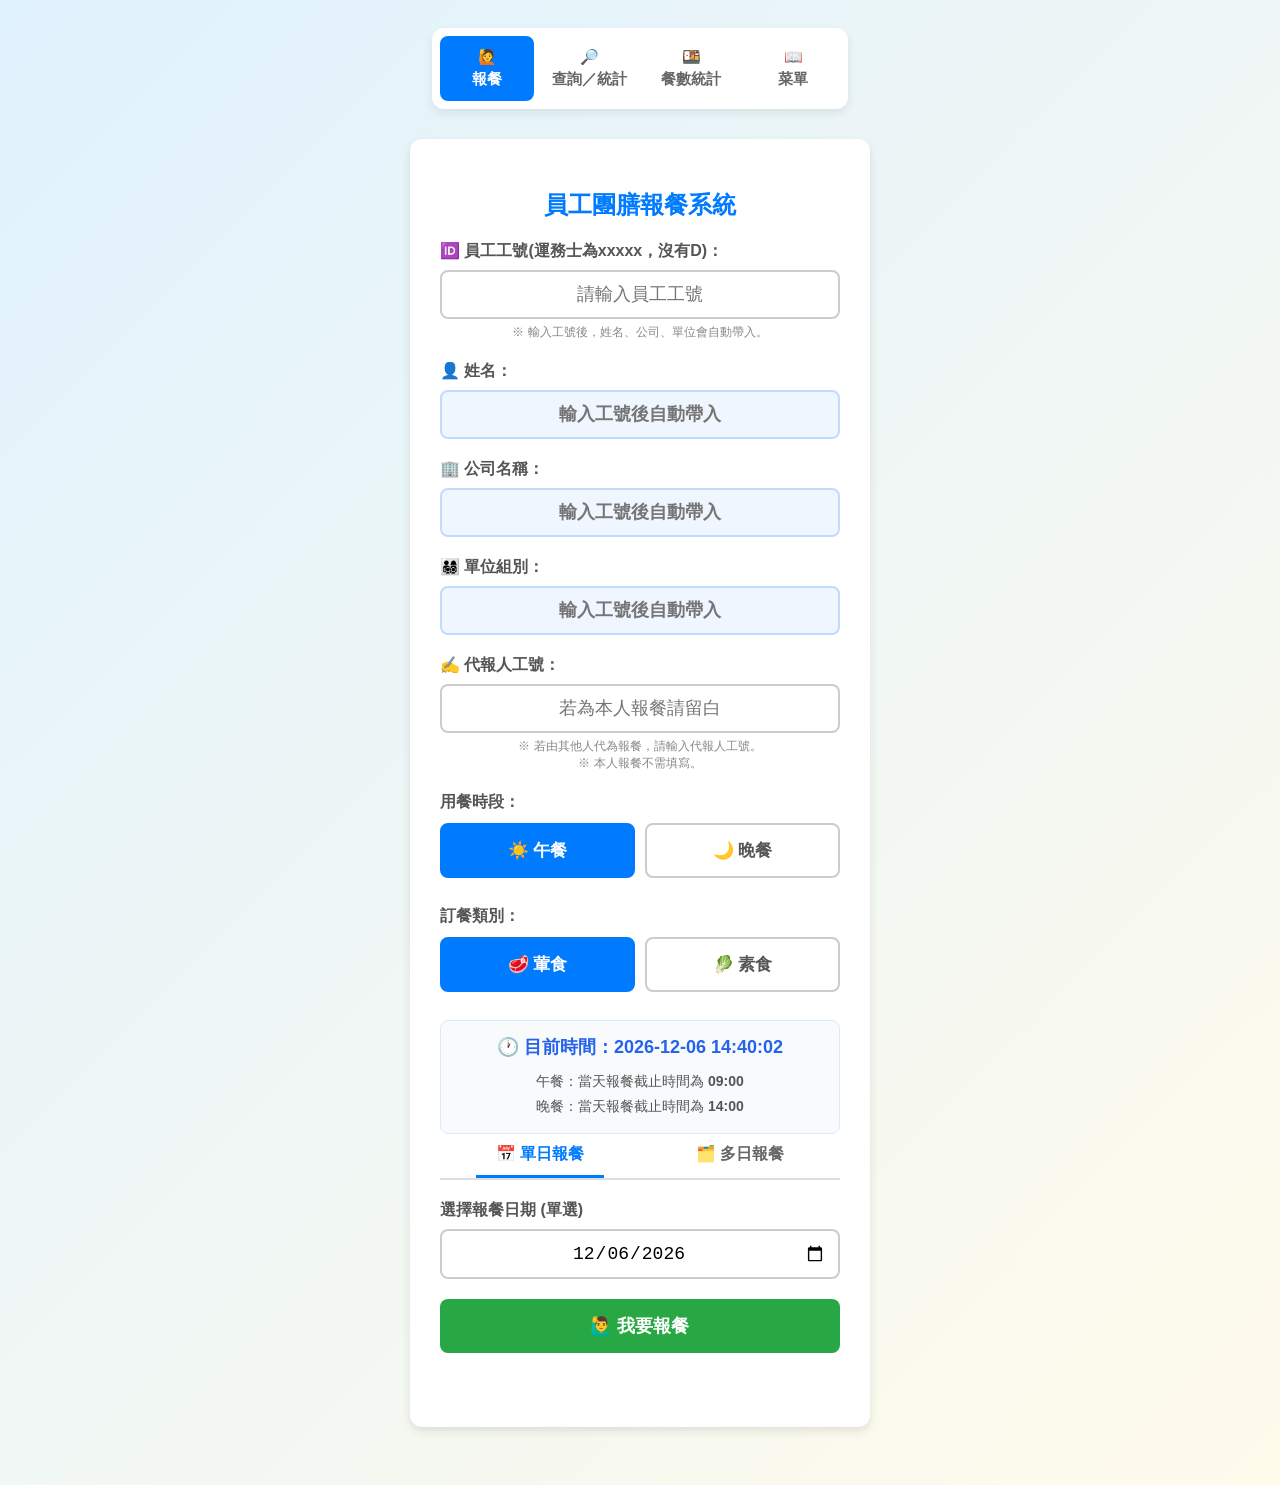
==== commit d004c777: "Update index.html" ====
--- a/index.html
+++ b/index.html
@@ -448,11 +448,36 @@
                 <div id="menuCompany" class="menu-company">
                     載入中...
                 </div>
-
-                <h3>
+        
+                <!-- 本週／下週菜單切換 -->
+                <div class="tab-buttons menu-tab-buttons">
+        
+                    <button
+                        type="button"
+                        id="menuThisWeekTab"
+                        class="tab-btn active"
+                        onclick="switchMenuWeek('thisWeek')"
+                    >
+                        本週菜單
+                    </button>
+        
+                    <button
+                        type="button"
+                        id="menuNextWeekTab"
+                        class="tab-btn"
+                        onclick="switchMenuWeek('nextWeek')"
+                    >
+                        下週菜單
+                    </button>
+        
+                </div>
+        
+                <!-- 菜單標題 -->
+                <h3 id="menuWeekTitle">
                     本週菜單
                 </h3>
         
+                <!-- 菜單內容 -->
                 <div id="menuList" class="menu-list">
                     <div class="hint">
                         ⏳ 正在載入...
--- a/style.css
+++ b/style.css
@@ -864,14 +864,7 @@
         
         .query-company-locked:hover {
             cursor: not-allowed !important;
-        }     
-
-        
-        .menu-card {
-            width: 100%;
-            max-width: 1400px;
-            margin: 0 auto;
-        }
+        }             
         
         .menu-company {
             text-align: center;
@@ -902,7 +895,7 @@
         .menu-card {
             width: 100%;
             max-width: 1400px;
-            margin: 0 auto;
+            margin: 30px auto;
             box-sizing: border-box;
         }
         
@@ -2069,9 +2062,257 @@
         
         }
 
-        /* 外加餐數的兩列：字體顯示紅色 */
-        .meal-stat-table tr.extra-meal-row td {
-            color: red !important;
-        }
-
-
+        /* excel下載圖示 */
+
+        .query-export-toolbar {
+            display: flex;
+            justify-content: center;
+            margin: 12px 0;
+        }
+        
+        .query-excel-btn {
+            display: inline-flex;
+            align-items: center;
+            justify-content: center;
+            gap: 8px;
+            background-color: #217346;
+            color: #ffffff;
+            border: none;
+            border-radius: 6px;
+            padding: 10px 20px;
+            font-size: 15px;
+            font-weight: 600;
+            cursor: pointer;
+            box-shadow: 0 2px 5px rgba(0, 0, 0, 0.12);
+            transition: background-color 0.2s ease;
+        }
+        
+        .query-excel-btn:hover {
+            background-color: #185c37;
+        }
+        
+        .query-excel-btn:active {
+            transform: translateY(1px);
+        }
+        
+        .query-excel-btn:focus-visible {
+            outline: 3px solid #86c9a2;
+            outline-offset: 3px;
+        }
+
+
+        /* =================================================
+           餐點統計：午餐／晚餐切換按鈕
+        ================================================= */
+        
+        .meal-stat-tabs {
+            display: flex;
+            gap: 12px;
+            margin-bottom: 20px;
+        }
+        
+        .meal-stat-tab {
+            flex: 1;
+            min-height: 48px;
+            padding: 12px 16px;
+        
+            border: 1px solid #d1d5db;
+            border-radius: 10px;
+        
+            background: #f9fafb;
+            color: #374151;
+        
+            font-size: 16px;
+            font-weight: 700;
+        
+            cursor: pointer;
+            transition: all 0.2s ease;
+        }
+        
+        .meal-stat-tab:hover {
+            background: #f3f4f6;
+        }
+        
+        .meal-stat-tab.active.lunch-tab {
+            background: #e0f2fe;
+            color: #075985;
+            border-color: #0284c7;
+        }
+        
+        .meal-stat-tab.active.dinner-tab {
+            background: #f3e8ff;
+            color: #6b21a8;
+            border-color: #9333ea;
+        }
+        
+        
+        /* 手機版 */
+        @media (max-width: 600px) {
+        
+            .meal-stat-tabs {
+                gap: 8px;
+            }
+        
+            .meal-stat-tab {
+                padding: 10px 6px;
+                font-size: 14px;
+            }
+        
+        }
+
+
+        /* =================================================
+           餐點統計：改為上下排列
+        ================================================= */
+        
+        #mealStatisticsResult {
+            display: flex;
+            flex-direction: column;
+            width: 100%;
+            gap: 16px;
+        }
+        
+        /* 午餐／晚餐切換按鈕：位於上方 */
+        #mealStatisticsResult .meal-stat-tabs {
+            display: flex;
+            flex-direction: row;
+            width: 100%;
+            gap: 12px;
+            margin-bottom: 0;
+        }
+        
+        /* 統計表格：位於下方 */
+        #mealStatisticsResult .meal-stat-content {
+            display: block;
+            width: 100%;
+            min-width: 0;
+        }
+        
+        /* 表格容器佔滿可用寬度 */
+        #mealStatisticsResult .meal-stat-table-wrapper {
+            width: 100%;
+            max-width: 100%;
+            overflow-x: auto;
+        }
+        
+        
+        /* 手機版 */
+        @media (max-width: 600px) {
+        
+            #mealStatisticsResult .meal-stat-tabs {
+                gap: 8px;
+            }
+        
+            #mealStatisticsResult .meal-stat-tab {
+                min-width: 0;
+                padding: 10px 6px;
+                font-size: 14px;
+            }
+        }
+
+
+        /* =================================================
+           餐點統計：手機版縮小公司名稱欄
+        ================================================= */
+        
+        @media (max-width: 600px) {
+        
+            #mealStatisticsResult .meal-stat-table {
+                width: 100%;
+                table-layout: fixed;
+            }
+        
+            /* 公司名稱欄 */
+            #mealStatisticsResult .meal-stat-table th.company-col,
+            #mealStatisticsResult .meal-stat-table td.company-name {
+                width: 38%;
+                max-width: 38%;
+                padding: 8px 5px;
+                overflow-wrap: anywhere;
+                word-break: break-word;
+            }
+        
+            /* 數量欄位 */
+            #mealStatisticsResult .meal-stat-table th:not(.company-col),
+            #mealStatisticsResult .meal-stat-table td:not(.company-name) {
+                padding: 8px 4px;
+                text-align: center;
+                white-space: normal;
+            }
+        
+        }
+
+
+        /* =================================================
+           餐點統計：載入中區塊填滿 CARD
+        ================================================= */
+        
+        #mealStatisticsResult > .meal-stat-empty {
+            display: block;
+            box-sizing: border-box;
+            width: 100%;
+            max-width: 100%;
+            min-width: 0;
+            padding: 20px 16px;
+            text-align: center;
+            white-space: normal;
+            overflow-wrap: anywhere;
+        }
+        
+        /* 避免載入中的外層容器被壓縮 */
+        #mealStatisticsResult {
+            width: 100%;
+            min-width: 0;
+            align-items: stretch;
+        }
+        
+        /* 手機版 */
+        @media (max-width: 600px) {
+            #mealStatisticsResult > .meal-stat-empty {
+                width: 100%;
+                padding: 18px 10px;
+            }
+        }
+
+
+        /* =================================================
+           餐點統計：午餐／晚餐視覺區隔
+        ================================================= */
+        
+        /* 午餐：藍色選取線 */
+        #mealStatisticsResult #mealLunchTab.active {
+            color: #2563eb;
+            border-bottom-color: #2563eb;
+        }
+        
+        /* 晚餐：紫色選取線 */
+        #mealStatisticsResult #mealDinnerTab.active {
+            color: #7c3aed;
+            border-bottom-color: #7c3aed;
+        }
+        
+        /* 午餐表格標題 */
+        #mealStatisticsResult #mealLunchContent
+        .meal-stat-table thead th {
+            background: #eff6ff;
+            color: #1e40af;
+        }
+        
+        /* 午餐表格上方識別線 */
+        #mealStatisticsResult #mealLunchContent
+        .meal-stat-table-wrapper {
+            border-top: 3px solid #3b82f6;
+        }
+        
+        /* 晚餐表格標題 */
+        #mealStatisticsResult #mealDinnerContent
+        .meal-stat-table thead th {
+            background: #f5f3ff;
+            color: #5b21b6;
+        }
+        
+        /* 晚餐表格上方識別線 */
+        #mealStatisticsResult #mealDinnerContent
+        .meal-stat-table-wrapper {
+            border-top: 3px solid #8b5cf6;
+        }
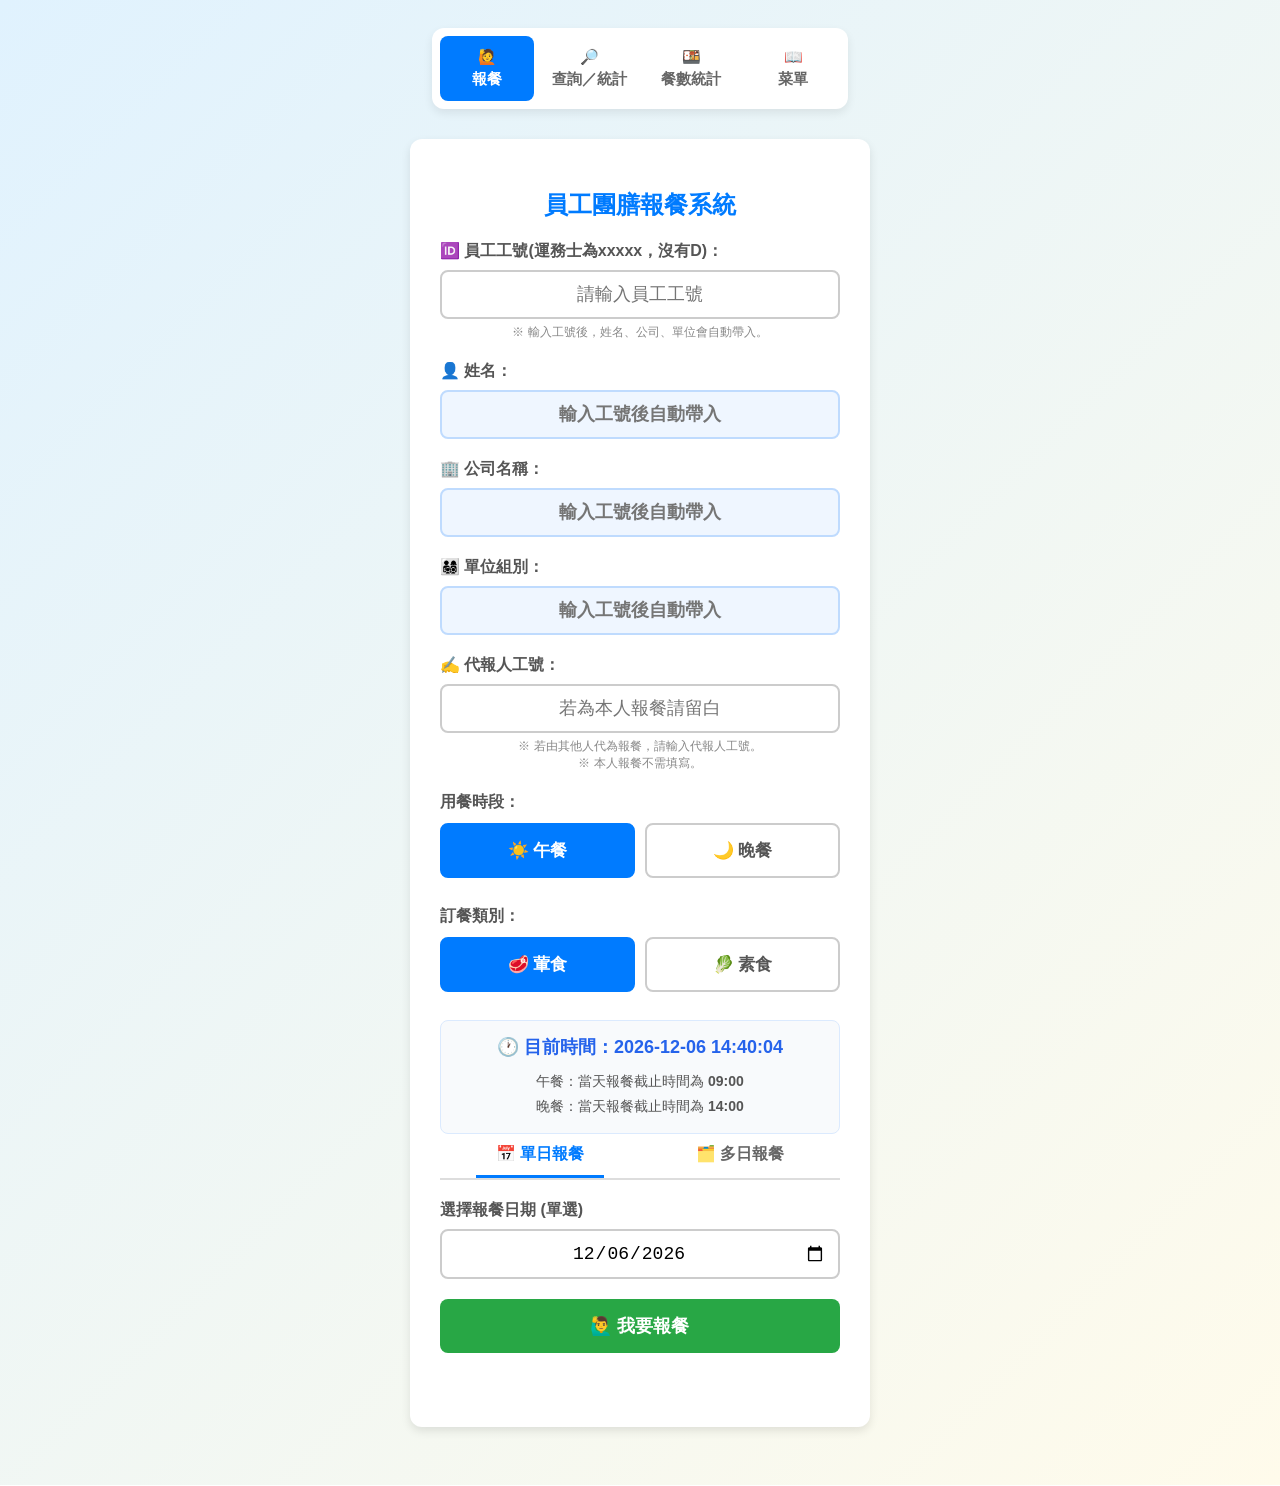
==== commit e74b07ce: "Update index.html" ====
--- a/index.html
+++ b/index.html
@@ -472,11 +472,6 @@
         
                 </div>
         
-                <!-- 菜單標題 -->
-                <h3 id="menuWeekTitle">
-                    本週菜單
-                </h3>
-        
                 <!-- 菜單內容 -->
                 <div id="menuList" class="menu-list">
                     <div class="hint">
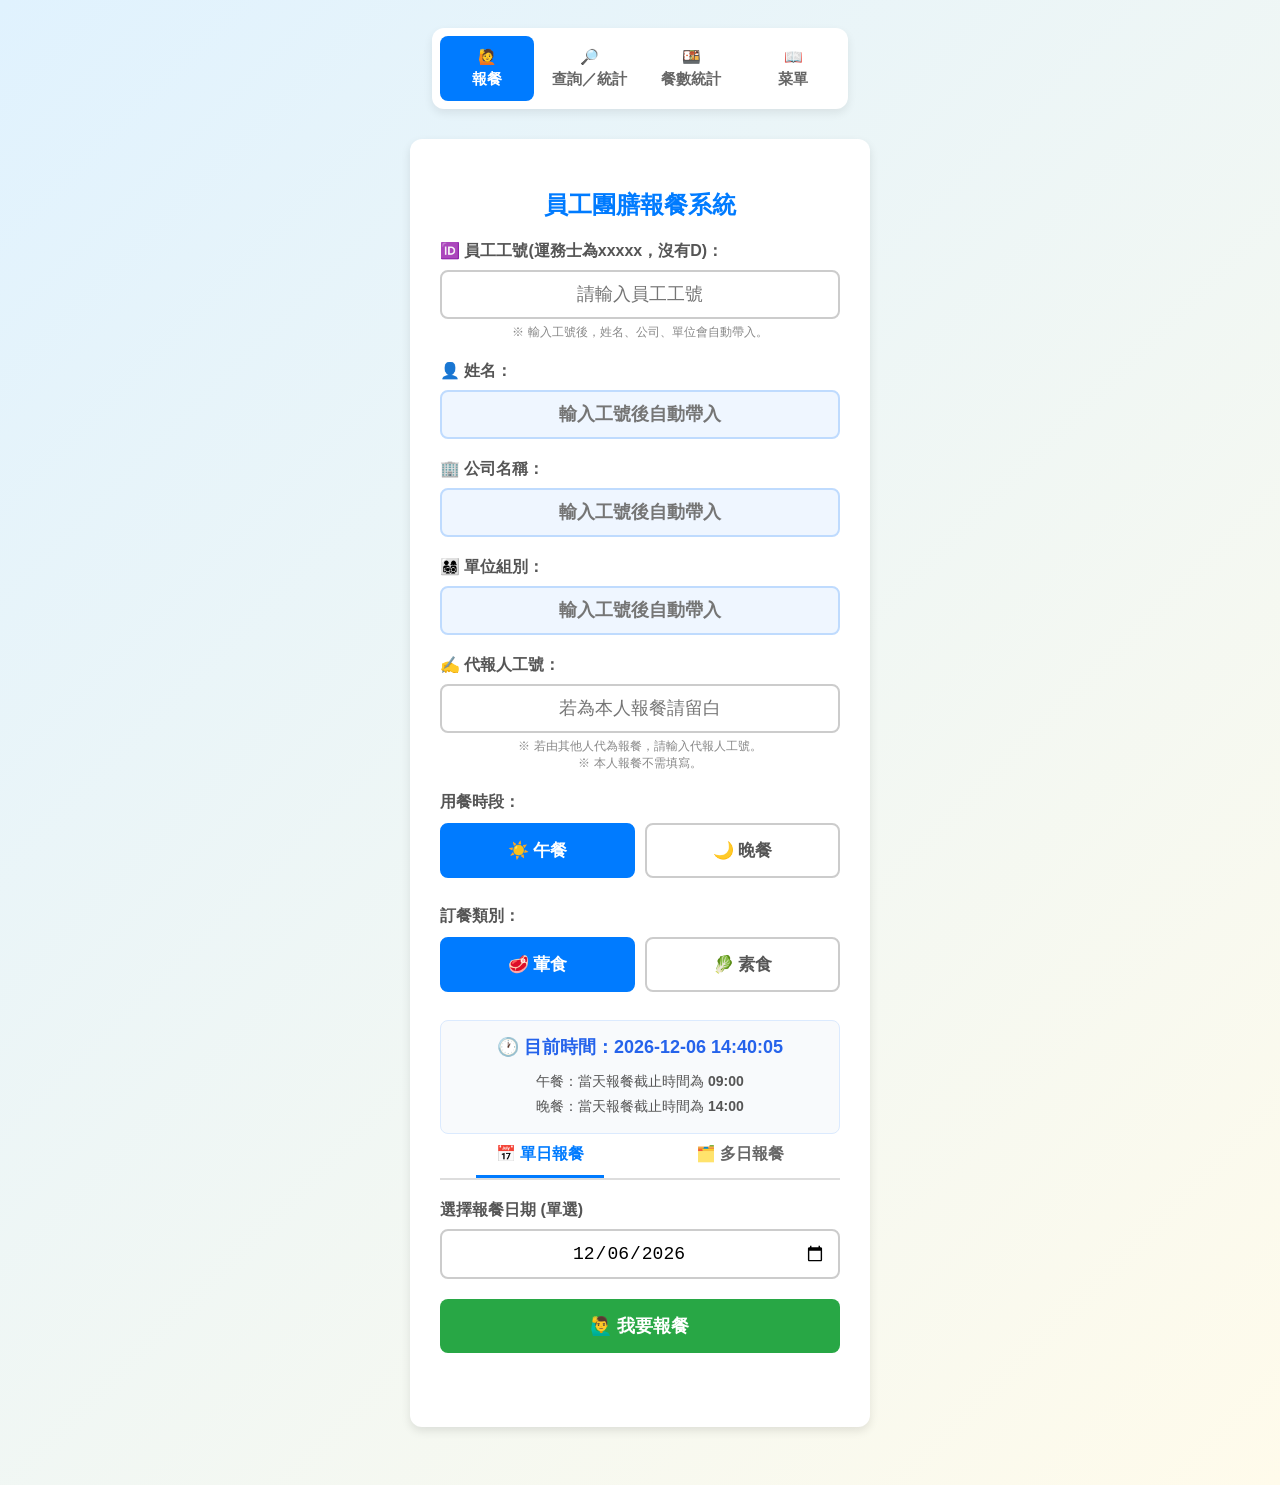
==== commit 1ce3a138: "Update index.html" ====
--- a/index.html
+++ b/index.html
@@ -477,10 +477,7 @@
                     <div class="hint">
                         ⏳ 正在載入...
                     </div>
-                </div>
-        
-                <div id="menuStatus" class="hint"></div>
-        
+                </div>        
             </div>
         
         </section>
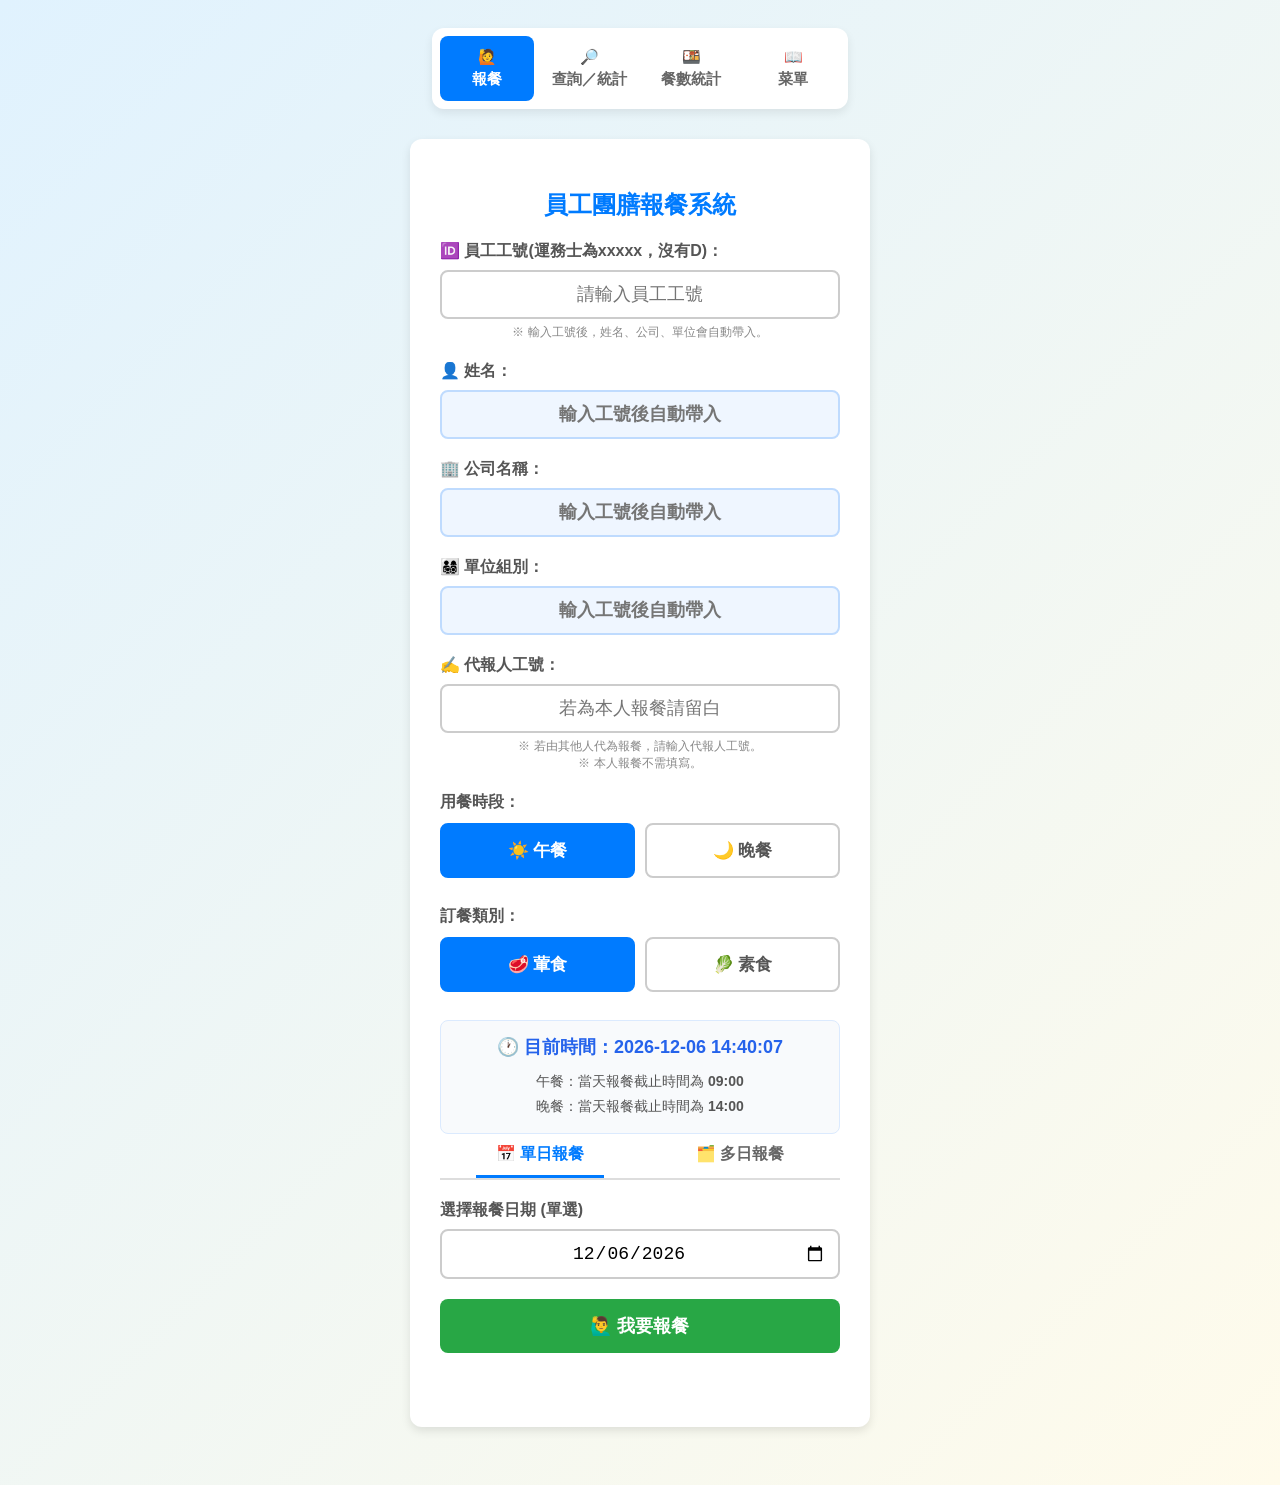
==== commit c6ae6ce1: "Update index.html" ====
--- a/index.html
+++ b/index.html
@@ -449,24 +449,14 @@
                     載入中...
                 </div>
         
-                <!-- 本週／下週菜單切換 -->
+                <!-- 菜單切換 -->
                 <div class="tab-buttons menu-tab-buttons">
         
-                    <button
-                        type="button"
-                        id="menuThisWeekTab"
-                        class="tab-btn active"
-                        onclick="switchMenuWeek('thisWeek')"
-                    >
+                    <button type="button" id="menuThisWeekTab" class="tab-btn active" onclick="switchMenuWeek('thisWeek')">
                         本週菜單
                     </button>
         
-                    <button
-                        type="button"
-                        id="menuNextWeekTab"
-                        class="tab-btn"
-                        onclick="switchMenuWeek('nextWeek')"
-                    >
+                    <button type="button" id="menuNextWeekTab" class="tab-btn" onclick="switchMenuWeek('nextWeek')">
                         下週菜單
                     </button>
         
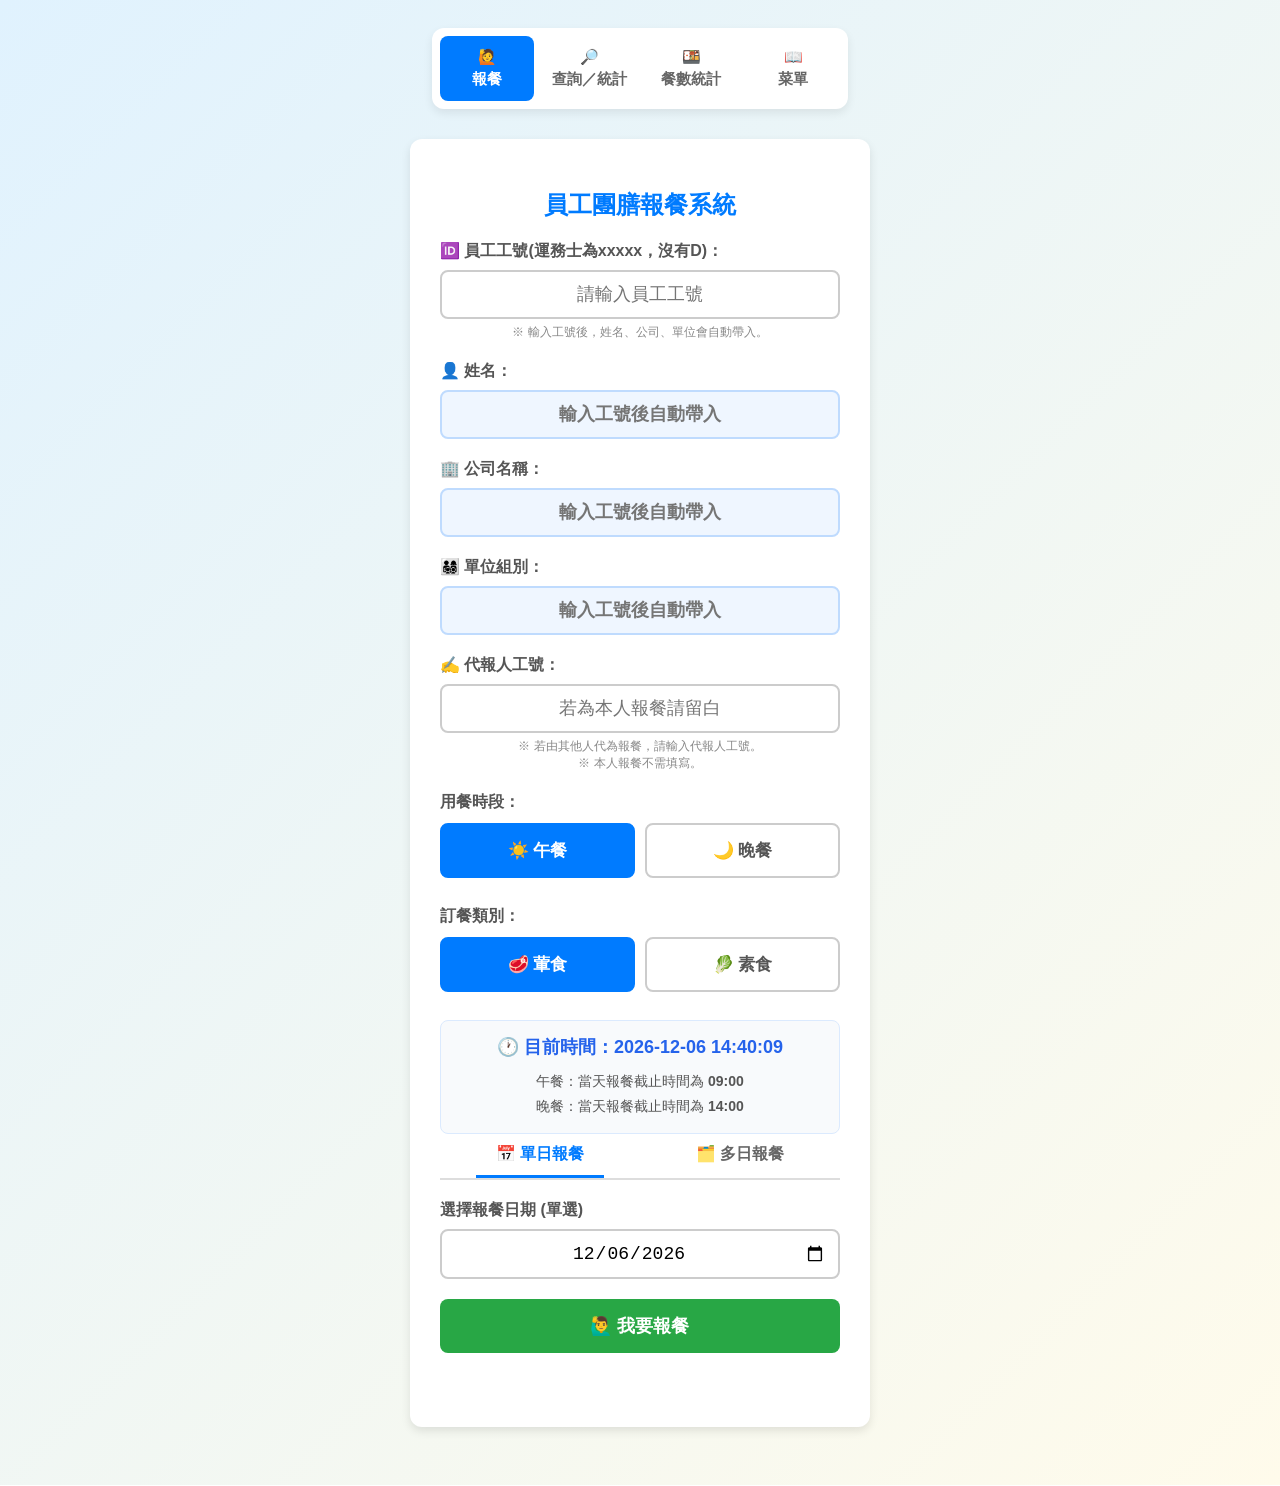
==== commit 73a1d03c: "Update index.html" ====
--- a/index.html
+++ b/index.html
@@ -401,9 +401,7 @@
     
         </section>
     
-        <!-- =================================================
-             第一層：餐數統計
-        ================================================== -->
+        <!-- 餐數統計 -->
         
         <section id="page-meal-stat" class="system-page">
         
